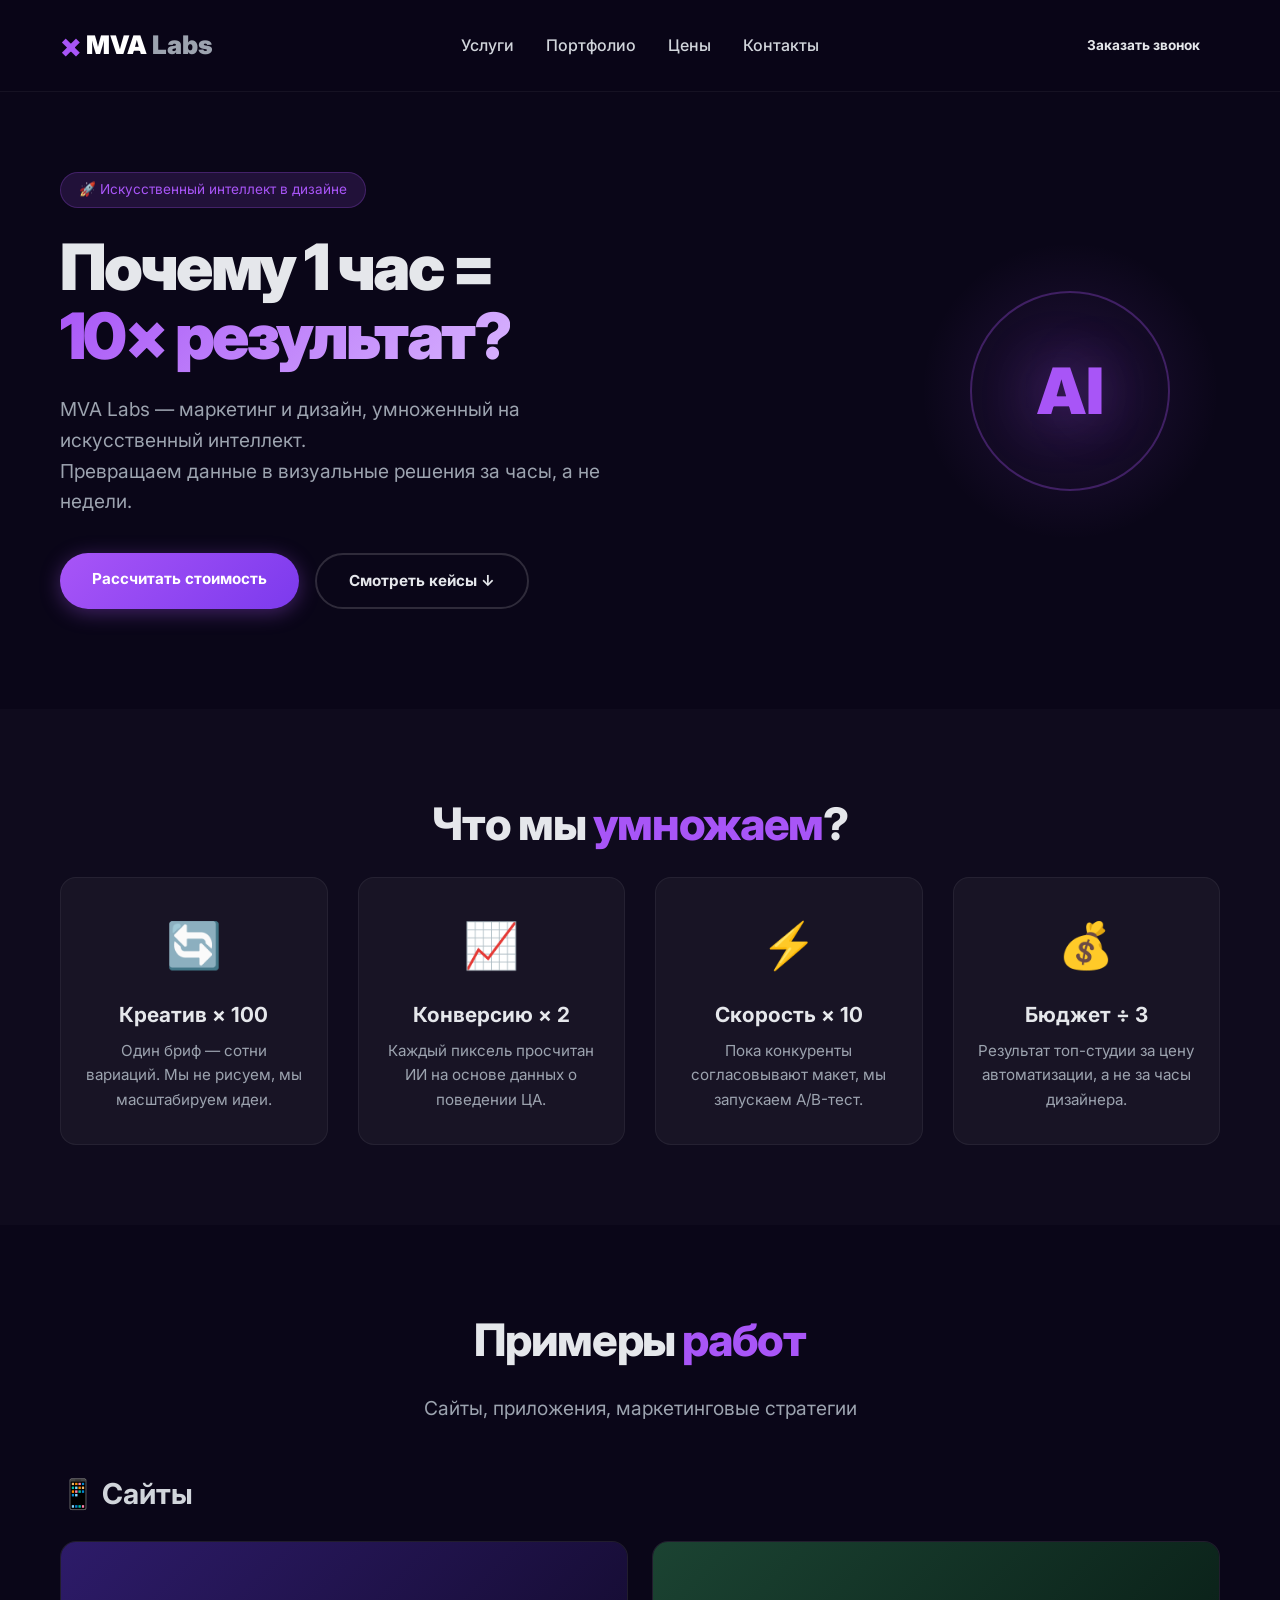
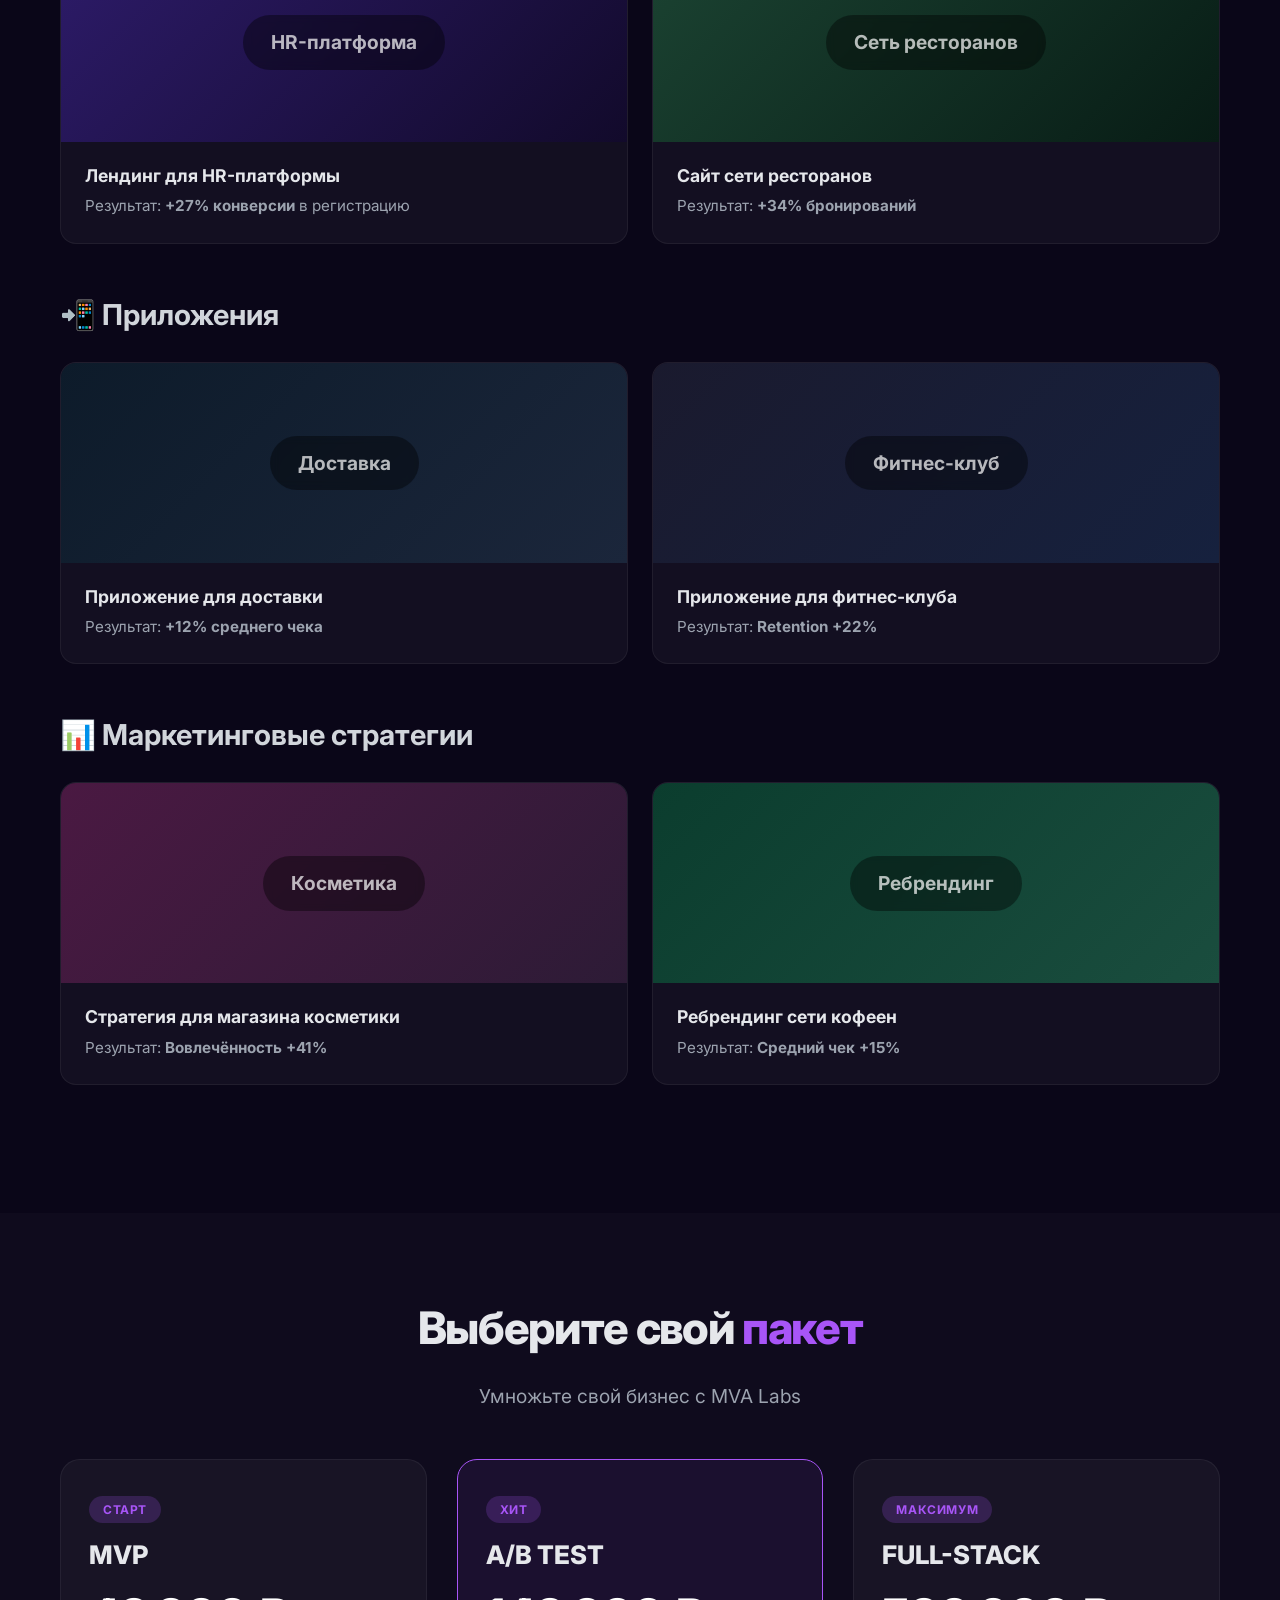
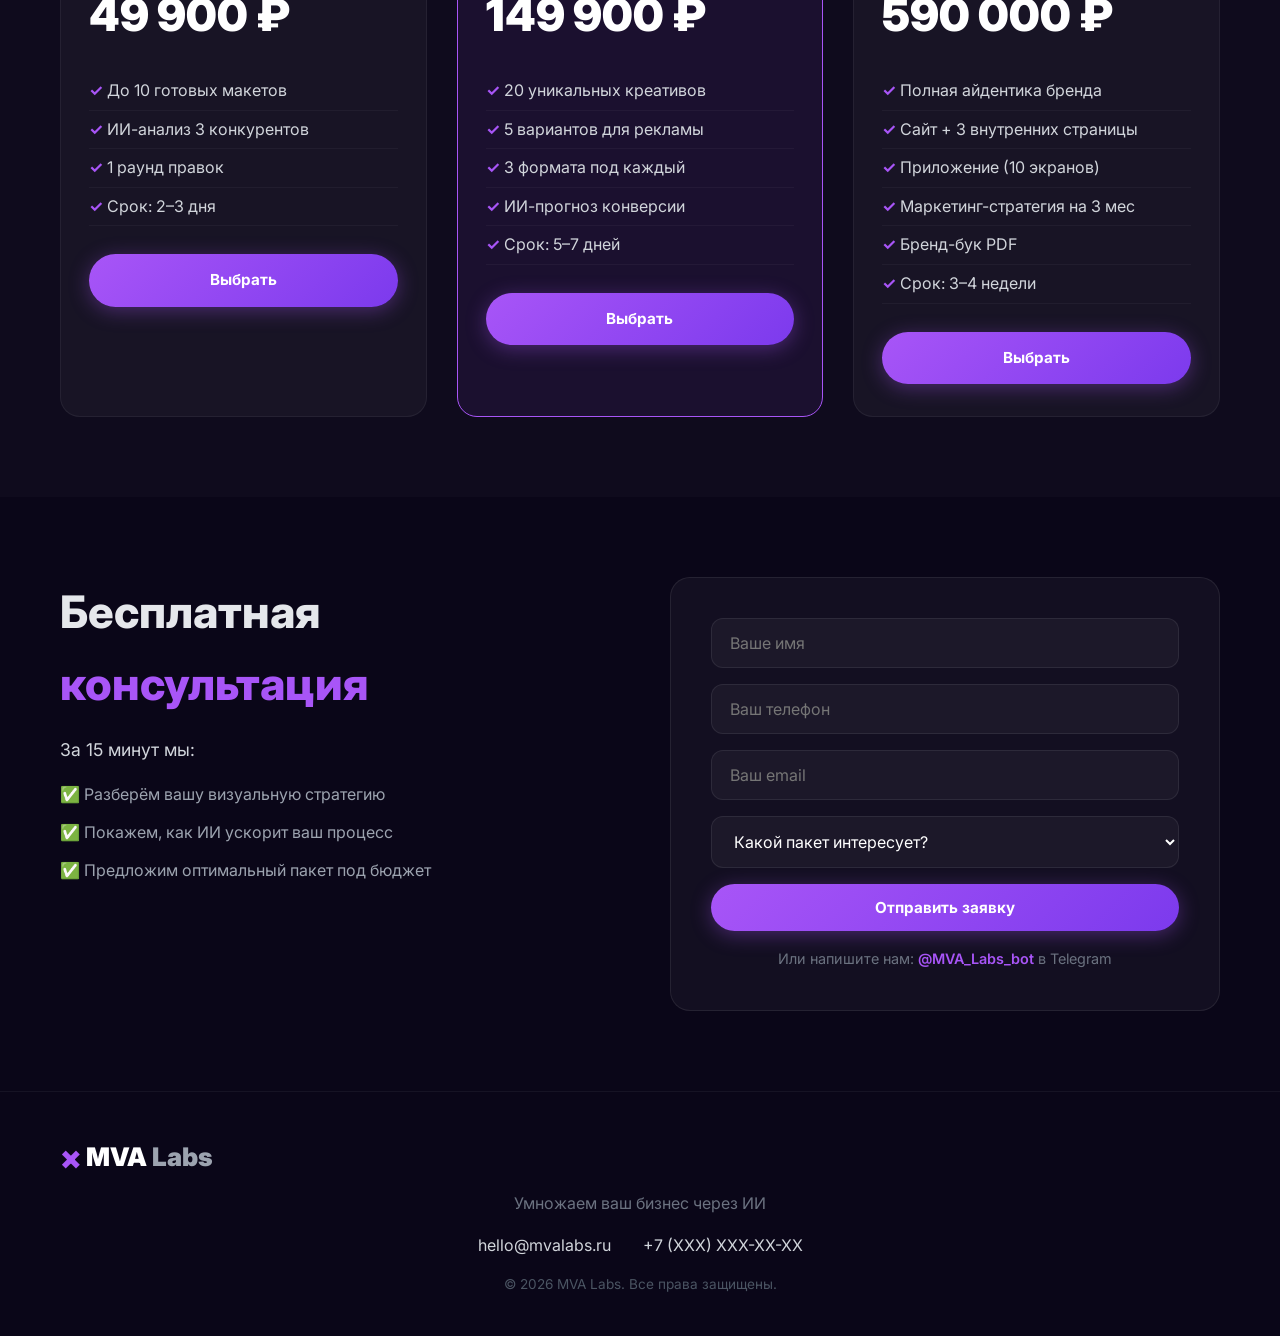
==== index.html @ 579a2abe "Initial landing" ====
<!DOCTYPE html>
<html lang="ru">
<head>
    <meta charset="UTF-8">
    <meta name="viewport" content="width=device-width, initial-scale=1.0">
    <title>MVA Labs — Multiply Your Value by AI</title>
    <link rel="stylesheet" href="style.css">
    <link href="https://fonts.googleapis.com/css2?family=Inter:wght@400;600;700;800;900&display=swap" rel="stylesheet">
</head>
<body>
    <!-- ========== ШАПКА ========== -->
    <header class="header">
        <div class="container header__inner">
            <div class="logo">
                <span class="logo__multiply">×</span>
                <span class="logo__text">MVA <span class="logo__labs">Labs</span></span>
            </div>
            <nav class="nav">
                <a href="#services">Услуги</a>
                <a href="#portfolio">Портфолио</a>
                <a href="#prices">Цены</a>
                <a href="#contacts">Контакты</a>
            </nav>
            <a href="#form" class="btn btn--small">Заказать звонок</a>
        </div>
    </header>

    <!-- ========== ГЛАВНЫЙ ЭКРАН ========== -->
    <section class="hero">
        <div class="container hero__inner">
            <div class="hero__content">
                <div class="hero__badge">🚀 Искусственный интеллект в дизайне</div>
                <h1 class="hero__title">
                    Почему 1 час = <br>
                    <span class="hero__highlight">10× результат?</span>
                </h1>
                <p class="hero__desc">
                    MVA Labs — маркетинг и дизайн, умноженный на искусственный интеллект. <br>
                    Превращаем данные в визуальные решения за часы, а не недели.
                </p>
                <div class="hero__buttons">
                    <a href="#form" class="btn btn--primary">Рассчитать стоимость</a>
                    <a href="#portfolio" class="btn btn--secondary">Смотреть кейсы ↓</a>
                </div>
            </div>
            <div class="hero__visual">
                <div class="hero__circle"></div>
                <div class="hero__ai-icon">AI</div>
            </div>
        </div>
    </section>

    <!-- ========== УТП ========== -->
    <section class="utp">
        <div class="container">
            <h2 class="section-title">Что мы <span class="highlight">умножаем</span>?</h2>
            <div class="utp__grid">
                <div class="utp__item">
                    <div class="utp__icon">🔄</div>
                    <h3>Креатив × 100</h3>
                    <p>Один бриф — сотни вариаций. Мы не рисуем, мы масштабируем идеи.</p>
                </div>
                <div class="utp__item">
                    <div class="utp__icon">📈</div>
                    <h3>Конверсию × 2</h3>
                    <p>Каждый пиксель просчитан ИИ на основе данных о поведении ЦА.</p>
                </div>
                <div class="utp__item">
                    <div class="utp__icon">⚡</div>
                    <h3>Скорость × 10</h3>
                    <p>Пока конкуренты согласовывают макет, мы запускаем A/B-тест.</p>
                </div>
                <div class="utp__item">
                    <div class="utp__icon">💰</div>
                    <h3>Бюджет ÷ 3</h3>
                    <p>Результат топ-студии за цену автоматизации, а не за часы дизайнера.</p>
                </div>
            </div>
        </div>
    </section>

    <!-- ========== ПОРТФОЛИО ========== -->
    <section class="portfolio" id="portfolio">
        <div class="container">
            <h2 class="section-title">Примеры <span class="highlight">работ</span></h2>
            <p class="section-subtitle">Сайты, приложения, маркетинговые стратегии</p>

            <!-- САЙТЫ -->
            <div class="portfolio__category">
                <h3 class="category-title">📱 Сайты</h3>
                <div class="portfolio__grid">
                    <div class="portfolio__card">
                        <div class="portfolio__image" style="background: linear-gradient(135deg, #2D1B69, #120A2B);">
                            <span class="portfolio__placeholder">HR-платформа</span>
                        </div>
                        <div class="portfolio__info">
                            <h4>Лендинг для HR-платформы</h4>
                            <p>Результат: <strong>+27% конверсии</strong> в регистрацию</p>
                        </div>
                    </div>
                    <div class="portfolio__card">
                        <div class="portfolio__image" style="background: linear-gradient(135deg, #1B4332, #081C15);">
                            <span class="portfolio__placeholder">Сеть ресторанов</span>
                        </div>
                        <div class="portfolio__info">
                            <h4>Сайт сети ресторанов</h4>
                            <p>Результат: <strong>+34% бронирований</strong></p>
                        </div>
                    </div>
                </div>
            </div>

            <!-- ПРИЛОЖЕНИЯ -->
            <div class="portfolio__category">
                <h3 class="category-title">📲 Приложения</h3>
                <div class="portfolio__grid">
                    <div class="portfolio__card">
                        <div class="portfolio__image" style="background: linear-gradient(135deg, #0D1B2A, #1B263B);">
                            <span class="portfolio__placeholder">Доставка</span>
                        </div>
                        <div class="portfolio__info">
                            <h4>Приложение для доставки</h4>
                            <p>Результат: <strong>+12% среднего чека</strong></p>
                        </div>
                    </div>
                    <div class="portfolio__card">
                        <div class="portfolio__image" style="background: linear-gradient(135deg, #1A1A2E, #16213E);">
                            <span class="portfolio__placeholder">Фитнес-клуб</span>
                        </div>
                        <div class="portfolio__info">
                            <h4>Приложение для фитнес-клуба</h4>
                            <p>Результат: <strong>Retention +22%</strong></p>
                        </div>
                    </div>
                </div>
            </div>

            <!-- СТРАТЕГИИ -->
            <div class="portfolio__category">
                <h3 class="category-title">📊 Маркетинговые стратегии</h3>
                <div class="portfolio__grid">
                    <div class="portfolio__card">
                        <div class="portfolio__image" style="background: linear-gradient(135deg, #4A1942, #2D1B36);">
                            <span class="portfolio__placeholder">Косметика</span>
                        </div>
                        <div class="portfolio__info">
                            <h4>Стратегия для магазина косметики</h4>
                            <p>Результат: <strong>Вовлечённость +41%</strong></p>
                        </div>
                    </div>
                    <div class="portfolio__card">
                        <div class="portfolio__image" style="background: linear-gradient(135deg, #0B3D2E, #1A4D3E);">
                            <span class="portfolio__placeholder">Ребрендинг</span>
                        </div>
                        <div class="portfolio__info">
                            <h4>Ребрендинг сети кофеен</h4>
                            <p>Результат: <strong>Средний чек +15%</strong></p>
                        </div>
                    </div>
                </div>
            </div>
        </div>
    </section>

    <!-- ========== ПАКЕТЫ ========== -->
    <section class="prices" id="prices">
        <div class="container">
            <h2 class="section-title">Выберите свой <span class="highlight">пакет</span></h2>
            <p class="section-subtitle">Умножьте свой бизнес с MVA Labs</p>
            <div class="prices__grid">
                <div class="price-card">
                    <div class="price-card__badge">Старт</div>
                    <h3>MVP</h3>
                    <div class="price-card__price">49 900 ₽</div>
                    <ul class="price-card__list">
                        <li>До 10 готовых макетов</li>
                        <li>ИИ-анализ 3 конкурентов</li>
                        <li>1 раунд правок</li>
                        <li>Срок: 2–3 дня</li>
                    </ul>
                    <a href="#form" class="btn btn--primary btn--full">Выбрать</a>
                </div>

                <div class="price-card price-card--popular">
                    <div class="price-card__badge">Хит</div>
                    <h3>A/B TEST</h3>
                    <div class="price-card__price">149 900 ₽</div>
                    <ul class="price-card__list">
                        <li>20 уникальных креативов</li>
                        <li>5 вариантов для рекламы</li>
                        <li>3 формата под каждый</li>
                        <li>ИИ-прогноз конверсии</li>
                        <li>Срок: 5–7 дней</li>
                    </ul>
                    <a href="#form" class="btn btn--primary btn--full">Выбрать</a>
                </div>

                <div class="price-card">
                    <div class="price-card__badge">Максимум</div>
                    <h3>FULL-STACK</h3>
                    <div class="price-card__price">590 000 ₽</div>
                    <ul class="price-card__list">
                        <li>Полная айдентика бренда</li>
                        <li>Сайт + 3 внутренних страницы</li>
                        <li>Приложение (10 экранов)</li>
                        <li>Маркетинг-стратегия на 3 мес</li>
                        <li>Бренд-бук PDF</li>
                        <li>Срок: 3–4 недели</li>
                    </ul>
                    <a href="#form" class="btn btn--primary btn--full">Выбрать</a>
                </div>
            </div>
        </div>
    </section>

    <!-- ========== ФОРМА ========== -->
    <section class="form-section" id="form">
        <div class="container">
            <div class="form-section__inner">
                <div class="form-section__info">
                    <h2>Бесплатная <span class="highlight">консультация</span></h2>
                    <p>За 15 минут мы:</p>
                    <ul>
                        <li>✅ Разберём вашу визуальную стратегию</li>
                        <li>✅ Покажем, как ИИ ускорит ваш процесс</li>
                        <li>✅ Предложим оптимальный пакет под бюджет</li>
                    </ul>
                </div>
                <form class="form" action="thanks.html" method="GET">
                    <input type="text" placeholder="Ваше имя" required>
                    <input type="tel" placeholder="Ваш телефон" required>
                    <input type="email" placeholder="Ваш email">
                    <select>
                        <option value="">Какой пакет интересует?</option>
                        <option>MVP — 49 900 ₽</option>
                        <option>A/B TEST — 149 900 ₽</option>
                        <option>FULL-STACK — 590 000 ₽</option>
                        <option>Нужна консультация</option>
                    </select>
                    <button type="submit" class="btn btn--primary btn--full">Отправить заявку</button>
                    <p class="form__note">Или напишите нам: <a href="#">@MVA_Labs_bot</a> в Telegram</p>
                </form>
            </div>
        </div>
    </section>

    <!-- ========== ПОДВАЛ ========== -->
    <footer class="footer">
        <div class="container footer__inner">
            <div class="logo">
                <span class="logo__multiply">×</span>
                <span class="logo__text">MVA <span class="logo__labs">Labs</span></span>
            </div>
            <p class="footer__slogan">Умножаем ваш бизнес через ИИ</p>
            <div class="footer__contacts">
                <a href="mailto:hello@mvalabs.ru">hello@mvalabs.ru</a>
                <a href="tel:+7XXXXXXXXXX">+7 (XXX) XXX-XX-XX</a>
            </div>
            <p class="footer__copy">© 2026 MVA Labs. Все права защищены.</p>
        </div>
    </footer>

    <script src="script.js"></script>
</body>
</html>
---- style.css ----
/* ===== RESET & BASE ===== */
* {
    margin: 0;
    padding: 0;
    box-sizing: border-box;
}

html {
    scroll-behavior: smooth;
}

body {
    font-family: 'Inter', -apple-system, BlinkMacSystemFont, sans-serif;
    background: #0A0618;
    color: #E5E7EB;
    line-height: 1.6;
}

.container {
    max-width: 1200px;
    margin: 0 auto;
    padding: 0 20px;
}

a {
    text-decoration: none;
    color: inherit;
}

.section-title {
    font-size: 2.8rem;
    font-weight: 800;
    text-align: center;
    margin-bottom: 16px;
    letter-spacing: -0.03em;
}

.section-subtitle {
    text-align: center;
    color: #9CA3AF;
    font-size: 1.2rem;
    margin-bottom: 48px;
}

.highlight {
    color: #A855F7;
}

/* ===== BUTTONS ===== */
.btn {
    display: inline-block;
    padding: 14px 32px;
    border-radius: 50px;
    font-weight: 700;
    font-size: 0.95rem;
    transition: all 0.3s ease;
    cursor: pointer;
    border: none;
    font-family: inherit;
}

.btn--primary {
    background: linear-gradient(135deg, #A855F7, #7C3AED);
    color: white;
    box-shadow: 0 4px 20px rgba(168, 85, 247, 0.35);
}

.btn--primary:hover {
    transform: translateY(-2px);
    box-shadow: 0 8px 35px rgba(168, 85, 247, 0.5);
}

.btn--secondary {
    background: transparent;
    color: #E5E7EB;
    border: 2px solid rgba(255, 255, 255, 0.15);
}

.btn--secondary:hover {
    border-color: #A855F7;
    background: rgba(168, 85, 247, 0.1);
}

.btn--small {
    padding: 10px 20px;
    font-size: 0.85rem;
}

.btn--full {
    width: 100%;
    text-align: center;
}

/* ===== HEADER ===== */
.header {
    padding: 20px 0;
    border-bottom: 1px solid rgba(255, 255, 255, 0.05);
    position: sticky;
    top: 0;
    background: rgba(10, 6, 24, 0.92);
    backdrop-filter: blur(12px);
    z-index: 1000;
}

.header__inner {
    display: flex;
    justify-content: space-between;
    align-items: center;
}

.logo {
    display: flex;
    align-items: center;
    gap: 4px;
    font-size: 1.6rem;
    font-weight: 900;
}

.logo__multiply {
    color: #A855F7;
    font-size: 2rem;
    font-weight: 900;
}

.logo__text {
    color: white;
}

.logo__labs {
    color: #9CA3AF;
}

.nav {
    display: flex;
    gap: 32px;
    font-weight: 500;
    color: #D1D5DB;
}

.nav a:hover {
    color: #A855F7;
    transition: 0.2s;
}

/* ===== HERO ===== */
.hero {
    padding: 80px 0 100px;
    position: relative;
    overflow: hidden;
}

.hero__inner {
    display: flex;
    align-items: center;
    justify-content: space-between;
    gap: 60px;
}

.hero__content {
    flex: 1;
}

.hero__badge {
    display: inline-block;
    background: rgba(168, 85, 247, 0.15);
    border: 1px solid rgba(168, 85, 247, 0.25);
    padding: 6px 18px;
    border-radius: 50px;
    font-size: 0.85rem;
    color: #A855F7;
    margin-bottom: 24px;
}

.hero__title {
    font-size: 4rem;
    font-weight: 900;
    line-height: 1.08;
    letter-spacing: -0.04em;
    margin-bottom: 24px;
}

.hero__highlight {
    background: linear-gradient(135deg, #A855F7, #D8B4FE);
    -webkit-background-clip: text;
    -webkit-text-fill-color: transparent;
}

.hero__desc {
    font-size: 1.2rem;
    color: #9CA3AF;
    margin-bottom: 36px;
    max-width: 560px;
}

.hero__buttons {
    display: flex;
    gap: 16px;
    flex-wrap: wrap;
}

.hero__visual {
    flex: 0 0 300px;
    height: 300px;
    background: radial-gradient(circle at center, rgba(168, 85, 247, 0.15), transparent 70%);
    border-radius: 50%;
    display: flex;
    align-items: center;
    justify-content: center;
    position: relative;
}

.hero__circle {
    width: 200px;
    height: 200px;
    border: 2px solid rgba(168, 85, 247, 0.3);
    border-radius: 50%;
    animation: pulse 3s ease-in-out infinite;
}

.hero__ai-icon {
    position: absolute;
    font-size: 4rem;
    font-weight: 900;
    color: #A855F7;
    text-shadow: 0 0 60px rgba(168, 85, 247, 0.4);
}

@keyframes pulse {
    0%, 100% { transform: scale(1); opacity: 0.5; }
    50% { transform: scale(1.3); opacity: 0.1; }
}

/* ===== UTP ===== */
.utp {
    padding: 80px 0;
    background: rgba(255, 255, 255, 0.02);
}

.utp__grid {
    display: grid;
    grid-template-columns: repeat(4, 1fr);
    gap: 30px;
}

.utp__item {
    background: rgba(255, 255, 255, 0.04);
    padding: 32px 24px;
    border-radius: 16px;
    border: 1px solid rgba(255, 255, 255, 0.06);
    text-align: center;
    transition: 0.3s;
}

.utp__item:hover {
    border-color: #A855F7;
    transform: translateY(-4px);
}

.utp__icon {
    font-size: 2.8rem;
    margin-bottom: 16px;
}

.utp__item h3 {
    font-size: 1.3rem;
    margin-bottom: 8px;
}

.utp__item p {
    color: #9CA3AF;
    font-size: 0.95rem;
}

/* ===== PORTFOLIO ===== */
.portfolio {
    padding: 80px 0;
}

.portfolio__category {
    margin-bottom: 48px;
}

.category-title {
    font-size: 1.8rem;
    font-weight: 700;
    margin-bottom: 24px;
    color: #D1D5DB;
}

.portfolio__grid {
    display: grid;
    grid-template-columns: repeat(2, 1fr);
    gap: 24px;
}

.portfolio__card {
    background: rgba(255, 255, 255, 0.04);
    border-radius: 16px;
    overflow: hidden;
    border: 1px solid rgba(255, 255, 255, 0.06);
    transition: 0.3s;
}

.portfolio__card:hover {
    border-color: #A855F7;
    transform: translateY(-4px);
}

.portfolio__image {
    height: 200px;
    display: flex;
    align-items: center;
    justify-content: center;
    font-weight: 700;
    font-size: 1.2rem;
    color: rgba(255,255,255,0.7);
}

.portfolio__placeholder {
    background: rgba(0,0,0,0.4);
    padding: 12px 28px;
    border-radius: 50px;
    backdrop-filter: blur(4px);
}

.portfolio__info {
    padding: 20px 24px 24px;
}

.portfolio__info h4 {
    font-size: 1.1rem;
    margin-bottom: 4px;
}

.portfolio__info p {
    color: #9CA3AF;
    font-size: 0.95rem;
}

/* ===== PRICES ===== */
.prices {
    padding: 80px 0;
    background: rgba(255, 255, 255, 0.02);
}

.prices__grid {
    display: grid;
    grid-template-columns: repeat(3, 1fr);
    gap: 30px;
}

.price-card {
    background: rgba(255, 255, 255, 0.04);
    border-radius: 20px;
    padding: 36px 28px 32px;
    border: 1px solid rgba(255, 255, 255, 0.06);
    transition: 0.3s;
    position: relative;
}

.price-card:hover {
    border-color: #A855F7;
    transform: translateY(-6px);
}

.price-card--popular {
    border-color: #A855F7;
    background: rgba(168, 85, 247, 0.08);
}

.price-card__badge {
    display: inline-block;
    background: rgba(168, 85, 247, 0.2);
    color: #A855F7;
    padding: 4px 14px;
    border-radius: 50px;
    font-size: 0.75rem;
    font-weight: 700;
    text-transform: uppercase;
    letter-spacing: 0.05em;
    margin-bottom: 12px;
}

.price-card h3 {
    font-size: 1.6rem;
    font-weight: 800;
    margin-bottom: 4px;
}

.price-card__price {
    font-size: 2.8rem;
    font-weight: 900;
    color: white;
    margin-bottom: 20px;
}

.price-card__list {
    list-style: none;
    margin-bottom: 28px;
}

.price-card__list li {
    padding: 6px 0;
    color: #D1D5DB;
    border-bottom: 1px solid rgba(255,255,255,0.04);
}

.price-card__list li::before {
    content: "✓ ";
    color: #A855F7;
    font-weight: 700;
}

/* ===== FORM ===== */
.form-section {
    padding: 80px 0;
}

.form-section__inner {
    display: grid;
    grid-template-columns: 1fr 1fr;
    gap: 60px;
    align-items: start;
}

.form-section__info h2 {
    font-size: 2.8rem;
    font-weight: 800;
    margin-bottom: 16px;
}

.form-section__info p {
    font-size: 1.1rem;
    color: #D1D5DB;
    margin-bottom: 12px;
}

.form-section__info ul {
    list-style: none;
}

.form-section__info ul li {
    padding: 6px 0;
    color: #9CA3AF;
}

.form {
    background: rgba(255, 255, 255, 0.04);
    border: 1px solid rgba(255, 255, 255, 0.08);
    padding: 40px;
    border-radius: 20px;
}

.form input,
.form select {
    width: 100%;
    padding: 14px 18px;
    margin-bottom: 16px;
    border-radius: 12px;
    border: 1px solid rgba(255, 255, 255, 0.08);
    background: rgba(255, 255, 255, 0.04);
    color: white;
    font-size: 1rem;
    font-family: inherit;
    transition: 0.2s;
}

.form input:focus,
.form select:focus {
    outline: none;
    border-color: #A855F7;
}

.form select option {
    background: #0A0618;
}

.form__note {
    text-align: center;
    margin-top: 16px;
    color: #6B7280;
    font-size: 0.9rem;
}

.form__note a {
    color: #A855F7;
    font-weight: 600;
}

/* ===== FOOTER ===== */
.footer {
    padding: 40px 0;
    border-top: 1px solid rgba(255, 255, 255, 0.05);
    text-align: center;
}

.footer__slogan {
    color: #6B7280;
    margin: 8px 0 16px;
}

.footer__contacts {
    display: flex;
    justify-content: center;
    gap: 32px;
    margin-bottom: 16px;
}

.footer__contacts a {
    color: #D1D5DB;
    transition: 0.2s;
}

.footer__contacts a:hover {
    color: #A855F7;
}

.footer__copy {
    color: #4B5563;
    font-size: 0.85rem;
}

/* ===== RESPONSIVE ===== */
@media (max-width: 1024px) {
    .utp__grid { grid-template-columns: repeat(2, 1fr); }
    .prices__grid { grid-template-columns: 1fr 1fr; }
}

@media (max-width: 768px) {
    .header__inner { flex-wrap: wrap; gap: 16px; }
    .nav { display: none; }
    .hero__inner { flex-direction: column; text-align: center; }
    .hero__title { font-size: 2.8rem; }
    .hero__desc { margin: 0 auto 32px; }
    .hero__buttons { justify-content: center; }
    .hero__visual { flex: 0 0 200px; height: 200px; }
    .portfolio__grid { grid-template-columns: 1fr; }
    .prices__grid { grid-template-columns: 1fr; }
    .form-section__inner { grid-template-columns: 1fr; }
    .section-title { font-size: 2.2rem; }
    .utp__grid { grid-template-columns: 1fr 1fr; }
    .footer__contacts { flex-direction: column; gap: 8px; }
}

@media (max-width: 480px) {
    .utp__grid { grid-template-columns: 1fr; }
    .price-card { padding: 24px 18px; }
    .form { padding: 24px; }
}
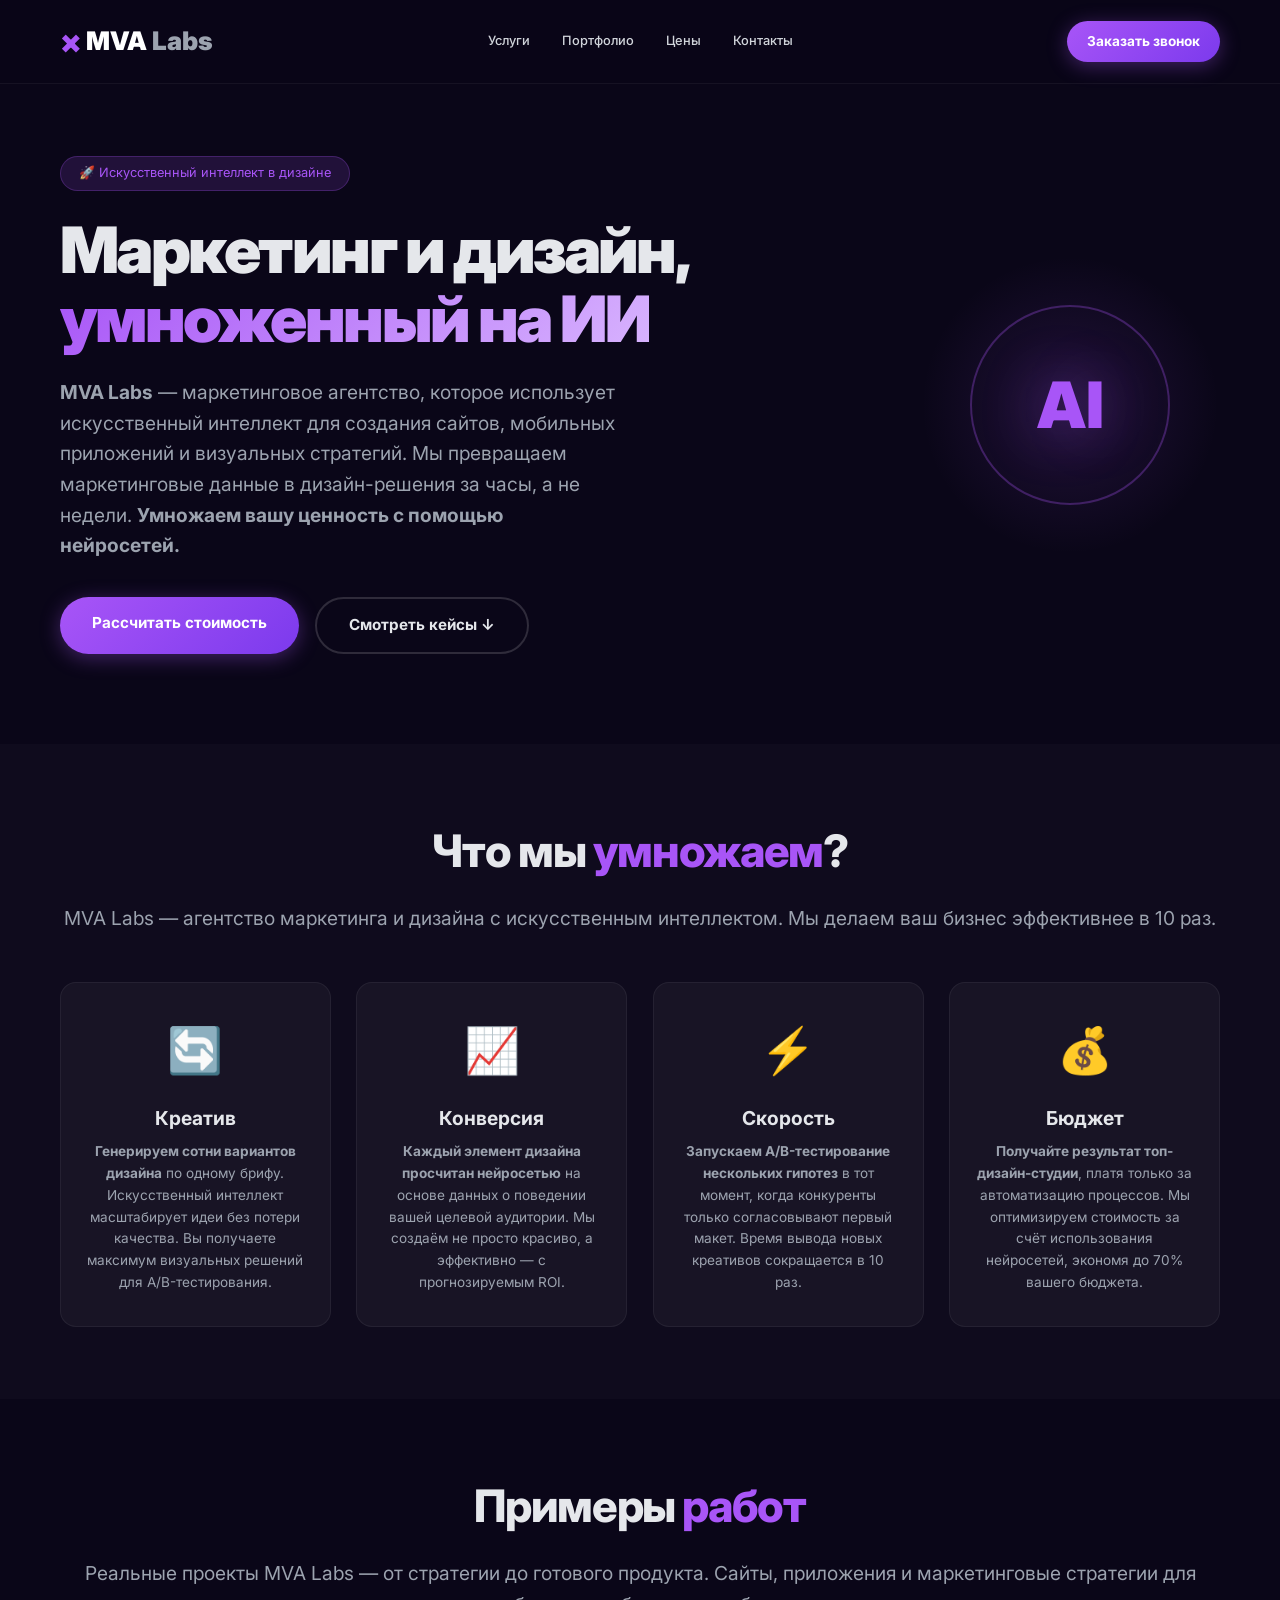
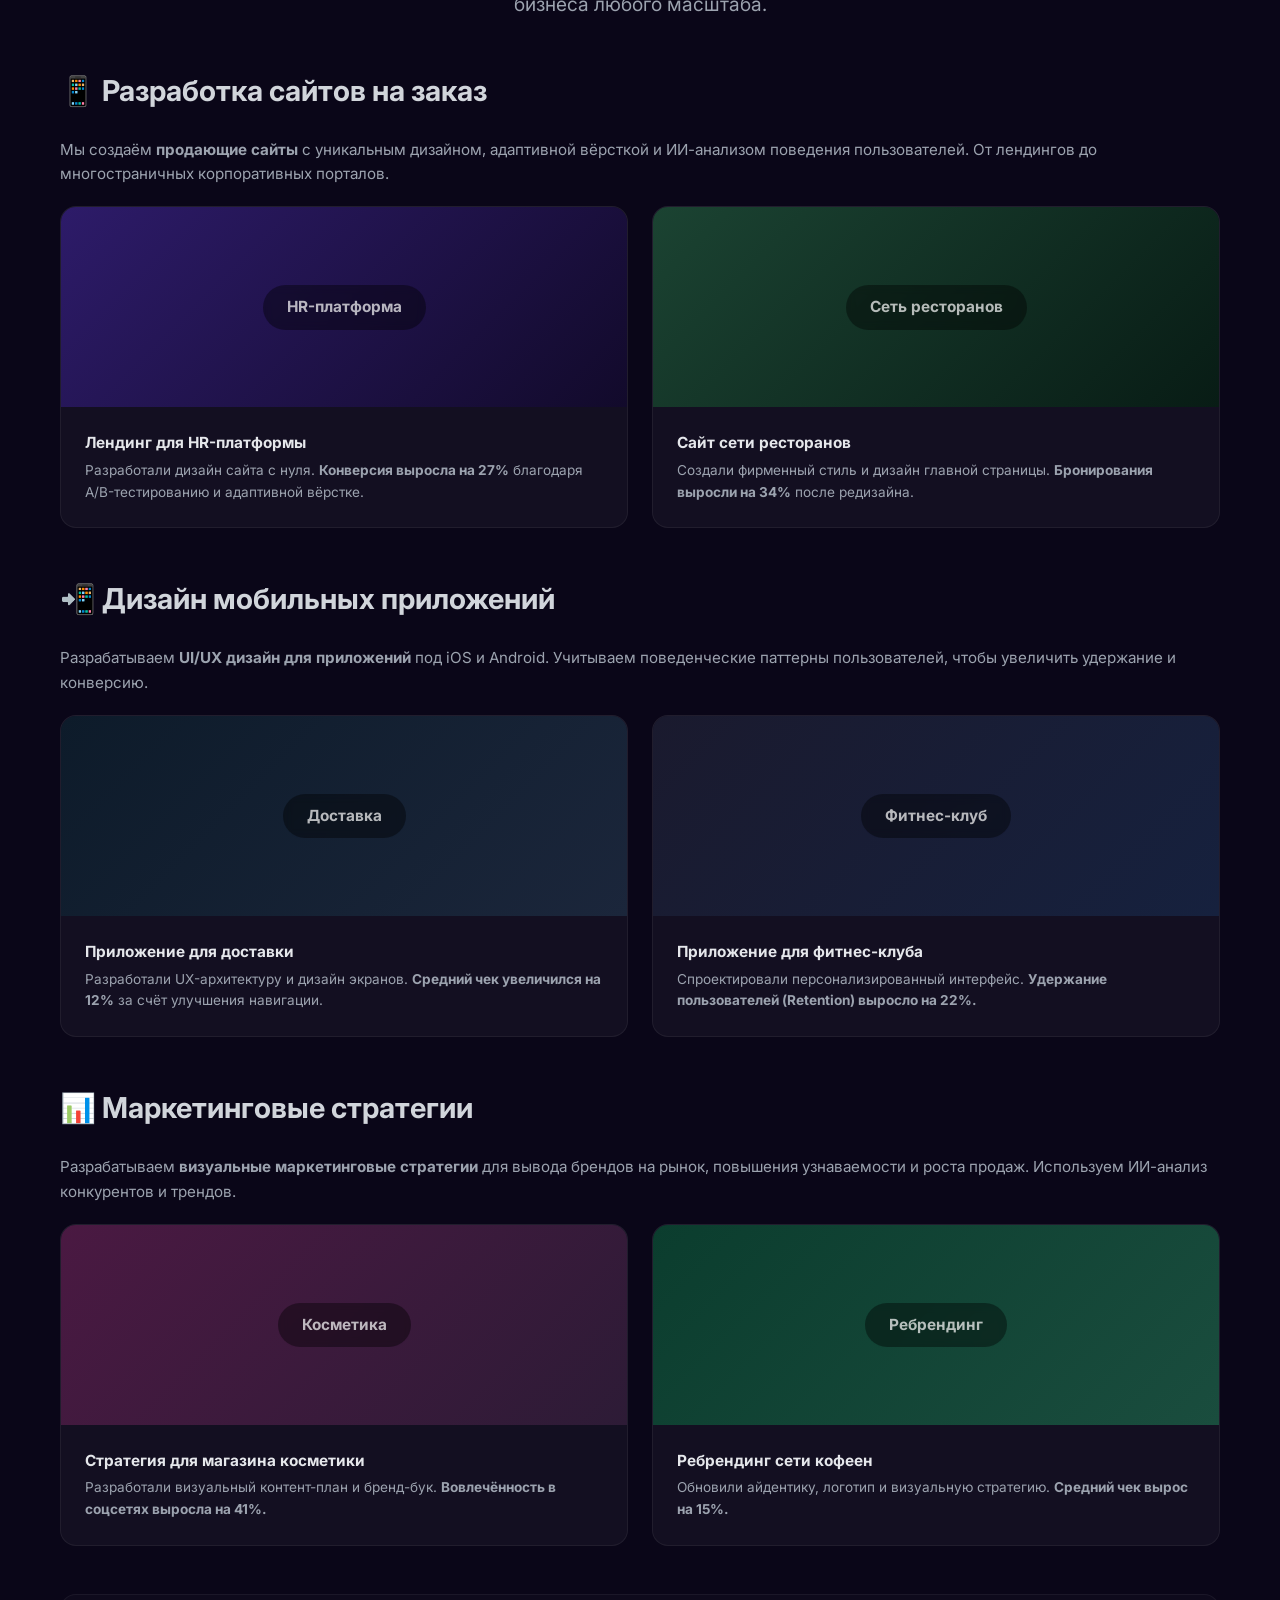
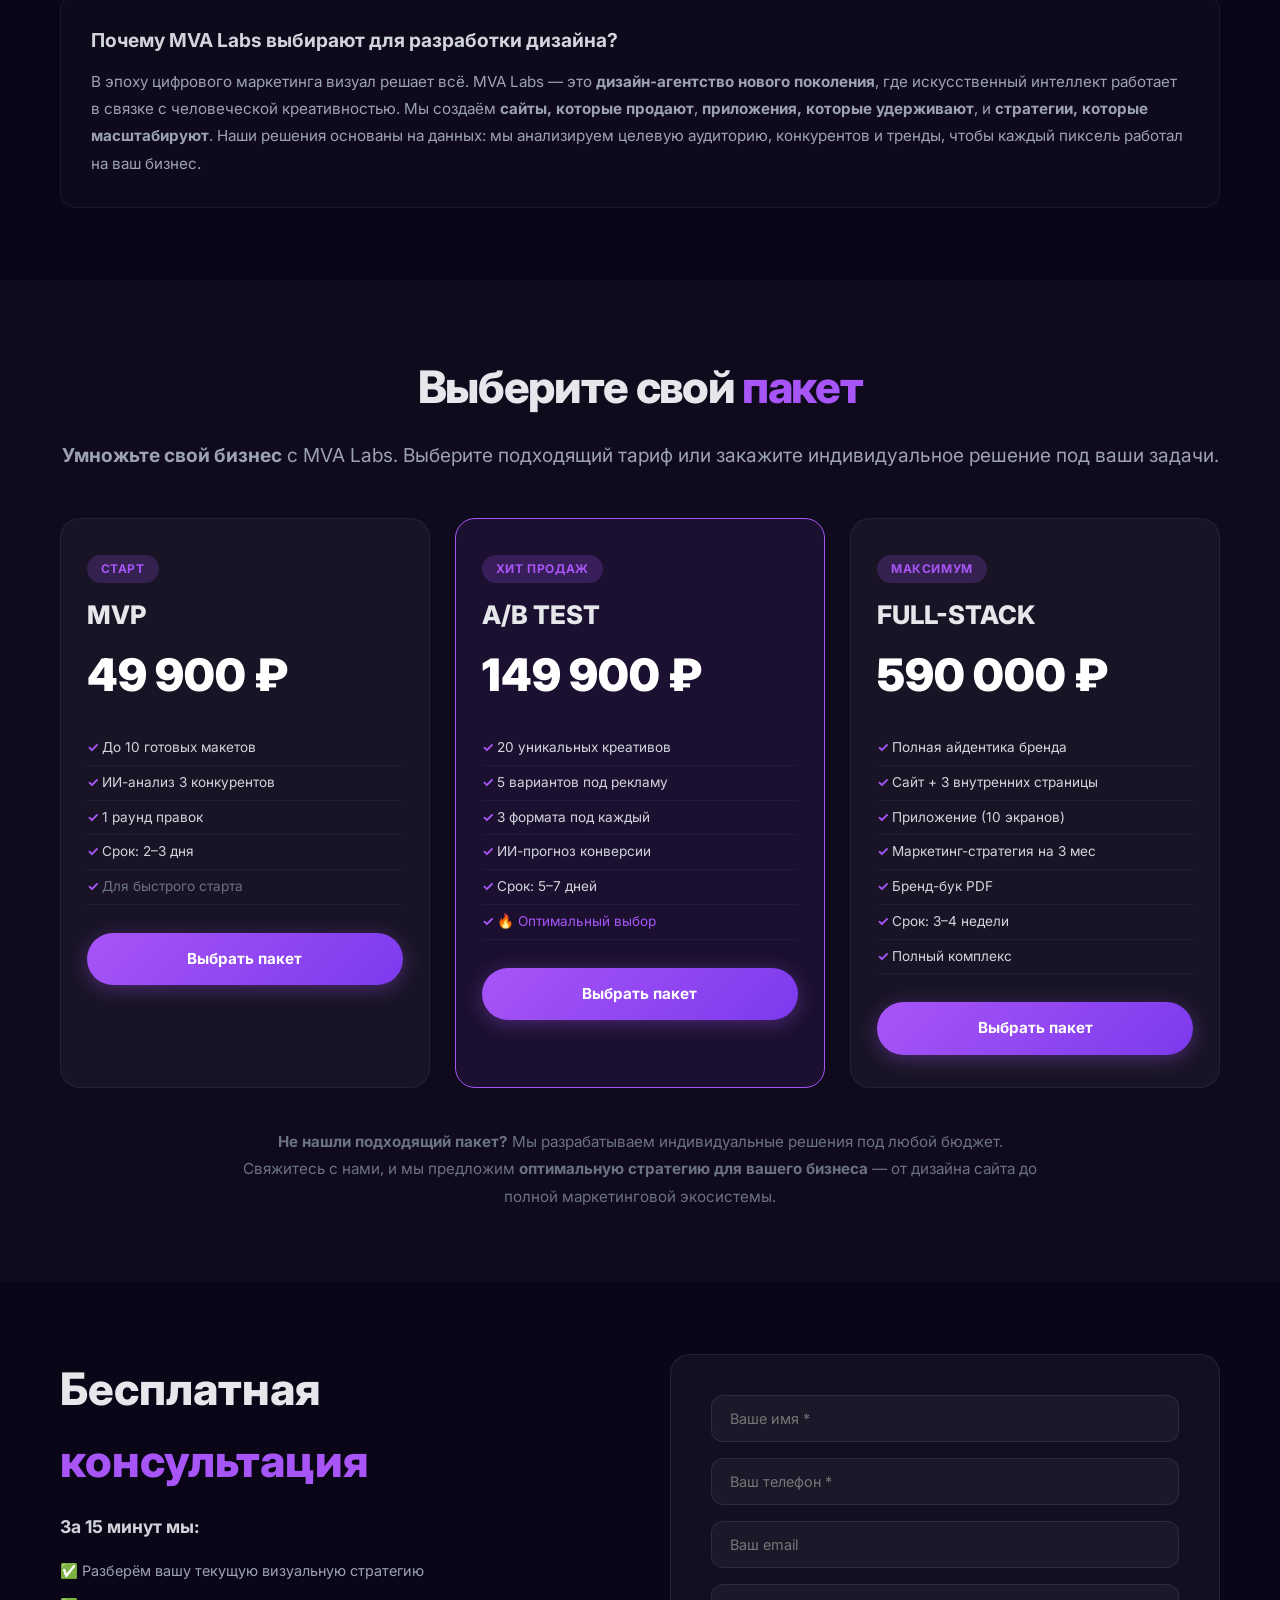
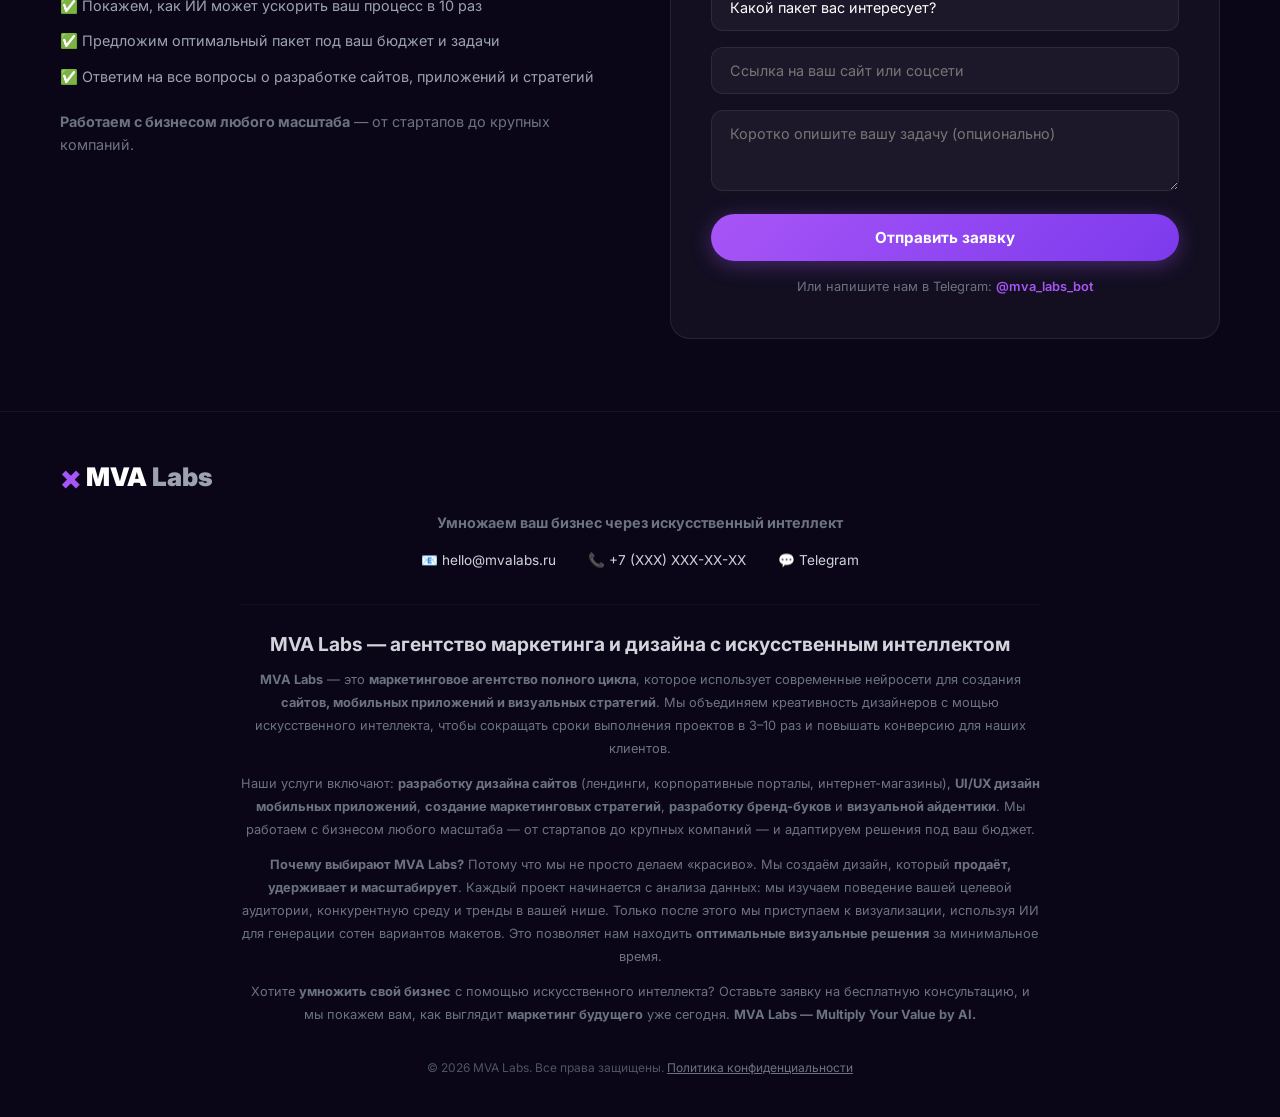
==== commit bd94c10d: "Update landing, add robots.txt and sitemap.xml" ====
--- a/index.html
+++ b/index.html
@@ -3,91 +3,204 @@
 <head>
     <meta charset="UTF-8">
     <meta name="viewport" content="width=device-width, initial-scale=1.0">
-    <title>MVA Labs — Multiply Your Value by AI</title>
+    
+    <!-- ===== ОСНОВНЫЕ SEO-МЕТА ТЕГИ ===== -->
+    <title>MVA Labs — Маркетинг и дизайн с ИИ. Умножаем ваш бизнес</title>
+    <meta name="description" content="MVA Labs: маркетинговое агентство полного цикла с использованием искусственного интеллекта. Создаём сайты, мобильные приложения и визуальные стратегии. Умножаем конверсию, креатив и скорость. Бесплатная консультация.">
+    <meta name="keywords" content="маркетинг с ии, дизайн с ии, создание сайтов на заказ, дизайн мобильных приложений, маркетинговая стратегия, нейросети в дизайне, разработка бренда, визуальная айдентика, MVA Labs, агентство маркетинга, дизайн сайтов, ui ux дизайн, контекстная реклама, таргетинг">
+    <link rel="canonical" href="https://mvalabs.ru/">
+    
+    <!-- ===== OPEN GRAPH (для соцсетей) ===== -->
+    <meta property="og:title" content="MVA Labs — Маркетинг и дизайн с искусственным интеллектом">
+    <meta property="og:description" content="Создаём сайты, приложения и маркетинговые стратегии, умноженные на ИИ. Конверсия ×2, скорость ×10. Закажите консультацию.">
+    <meta property="og:image" content="https://mvalabs.ru/images/og-image.jpg">
+    <meta property="og:url" content="https://mvalabs.ru/">
+    <meta property="og:type" content="website">
+    <meta property="og:site_name" content="MVA Labs">
+    <meta property="og:locale" content="ru_RU">
+    
+    <!-- ===== TWITTER CARDS ===== -->
+    <meta name="twitter:card" content="summary_large_image">
+    <meta name="twitter:title" content="MVA Labs — Маркетинг и дизайн с ИИ">
+    <meta name="twitter:description" content="Умножаем ваш бизнес через искусственный интеллект. Сайты, приложения, стратегии.">
+    <meta name="twitter:image" content="https://mvalabs.ru/images/og-image.jpg">
+    
+    <!-- ===== ДОПОЛНИТЕЛЬНЫЕ SEO ===== -->
+    <meta name="robots" content="index, follow">
+    <meta name="revisit-after" content="7 days">
+    <meta name="language" content="Russian">
+    <meta name="author" content="MVA Labs">
+    <meta name="copyright" content="MVA Labs">
+    <meta name="geo.region" content="RU">
+    
+    <!-- ===== ТЕХНИЧЕСКИЕ МЕТА-ТЕГИ ===== -->
+    <meta http-equiv="X-UA-Compatible" content="IE=edge">
+    <meta name="theme-color" content="#0A0618">
+    <link rel="icon" type="image/png" href="images/favicon.png">
+    
     <link rel="stylesheet" href="style.css">
     <link href="https://fonts.googleapis.com/css2?family=Inter:wght@400;600;700;800;900&display=swap" rel="stylesheet">
+    
+    <!-- Микроразметка Schema.org для поисковых систем -->
+    <script type="application/ld+json">
+    {
+        "@context": "https://schema.org",
+        "@type": "ProfessionalService",
+        "name": "MVA Labs",
+        "description": "Агентство маркетинга и дизайна с использованием искусственного интеллекта. Создаём сайты, приложения и маркетинговые стратегии.",
+        "url": "https://mvalabs.ru/",
+        "telephone": "+7-XXX-XXX-XX-XX",
+        "email": "hello@mvalabs.ru",
+        "address": {
+            "@type": "PostalAddress",
+            "addressCountry": "RU"
+        },
+        "priceRange": "₽₽",
+        "openingHours": "Mo-Fr 10:00-19:00"
+    }
+    </script>
 </head>
 <body>
-    <!-- ========== ШАПКА ========== -->
-    <header class="header">
+    
+    <!-- ========================================== -->
+    <!-- ====== ШАПКА (HEADER) ====== -->
+    <!-- ========================================== -->
+    <header class="header" role="banner">
         <div class="container header__inner">
-            <div class="logo">
-                <span class="logo__multiply">×</span>
+            <div class="logo" itemscope itemtype="https://schema.org/Organization">
+                <span class="logo__multiply" aria-hidden="true">×</span>
                 <span class="logo__text">MVA <span class="logo__labs">Labs</span></span>
-            </div>
-            <nav class="nav">
+                <meta itemprop="name" content="MVA Labs">
+                <meta itemprop="url" content="https://mvalabs.ru/">
+            </div>
+            
+            <button class="burger" aria-label="Открыть меню" aria-expanded="false">
+                <span></span>
+                <span></span>
+                <span></span>
+            </button>
+            
+            <nav class="nav" role="navigation" aria-label="Основное меню">
                 <a href="#services">Услуги</a>
                 <a href="#portfolio">Портфолио</a>
                 <a href="#prices">Цены</a>
                 <a href="#contacts">Контакты</a>
             </nav>
-            <a href="#form" class="btn btn--small">Заказать звонок</a>
+            
+            <a href="#form" class="btn btn--small btn--primary">Заказать звонок</a>
         </div>
     </header>
-
-    <!-- ========== ГЛАВНЫЙ ЭКРАН ========== -->
-    <section class="hero">
+    
+    <!-- ========================================== -->
+    <!-- ====== ГЛАВНЫЙ ЭКРАН (HERO) ====== -->
+    <!-- ========================================== -->
+    <section class="hero" id="hero">
         <div class="container hero__inner">
             <div class="hero__content">
                 <div class="hero__badge">🚀 Искусственный интеллект в дизайне</div>
+                
                 <h1 class="hero__title">
-                    Почему 1 час = <br>
-                    <span class="hero__highlight">10× результат?</span>
+                    Маркетинг и дизайн,<br>
+                    <span class="hero__highlight">умноженный на ИИ</span>
                 </h1>
+                
                 <p class="hero__desc">
-                    MVA Labs — маркетинг и дизайн, умноженный на искусственный интеллект. <br>
-                    Превращаем данные в визуальные решения за часы, а не недели.
-                </p>
+                    <strong>MVA Labs</strong> — маркетинговое агентство, которое использует искусственный интеллект для создания сайтов, 
+                    мобильных приложений и визуальных стратегий. Мы превращаем маркетинговые данные в дизайн-решения 
+                    за часы, а не недели. <strong>Умножаем вашу ценность с помощью нейросетей.</strong>
+                </p>
+                
                 <div class="hero__buttons">
                     <a href="#form" class="btn btn--primary">Рассчитать стоимость</a>
                     <a href="#portfolio" class="btn btn--secondary">Смотреть кейсы ↓</a>
                 </div>
             </div>
-            <div class="hero__visual">
+            
+            <div class="hero__visual" aria-hidden="true">
                 <div class="hero__circle"></div>
                 <div class="hero__ai-icon">AI</div>
             </div>
         </div>
     </section>
-
-    <!-- ========== УТП ========== -->
-    <section class="utp">
+    
+    <!-- ========================================== -->
+    <!-- ====== БЛОК УТП (ЧТО МЫ УМНОЖАЕМ) ====== -->
+    <!-- ========================================== -->
+    <section class="utp" id="services" aria-labelledby="utp-title">
         <div class="container">
-            <h2 class="section-title">Что мы <span class="highlight">умножаем</span>?</h2>
+            <h2 class="section-title" id="utp-title">
+                Что мы <span class="highlight">умножаем</span>?
+            </h2>
+            <p class="section-subtitle">
+                MVA Labs — агентство маркетинга и дизайна с искусственным интеллектом. 
+                Мы делаем ваш бизнес эффективнее в 10 раз.
+            </p>
+            
             <div class="utp__grid">
                 <div class="utp__item">
-                    <div class="utp__icon">🔄</div>
-                    <h3>Креатив × 100</h3>
-                    <p>Один бриф — сотни вариаций. Мы не рисуем, мы масштабируем идеи.</p>
-                </div>
+                    <div class="utp__icon" aria-hidden="true">🔄</div>
+                    <h3>Креатив</h3>
+                    <p>
+                        <strong>Генерируем сотни вариантов дизайна</strong> по одному брифу. 
+                        Искусственный интеллект масштабирует идеи без потери качества. 
+                        Вы получаете максимум визуальных решений для A/B-тестирования.
+                    </p>
+                </div>
+                
                 <div class="utp__item">
-                    <div class="utp__icon">📈</div>
-                    <h3>Конверсию × 2</h3>
-                    <p>Каждый пиксель просчитан ИИ на основе данных о поведении ЦА.</p>
-                </div>
+                    <div class="utp__icon" aria-hidden="true">📈</div>
+                    <h3>Конверсия</h3>
+                    <p>
+                        <strong>Каждый элемент дизайна просчитан нейросетью</strong> на основе 
+                        данных о поведении вашей целевой аудитории. Мы создаём не просто 
+                        красиво, а эффективно — с прогнозируемым ROI.
+                    </p>
+                </div>
+                
                 <div class="utp__item">
-                    <div class="utp__icon">⚡</div>
-                    <h3>Скорость × 10</h3>
-                    <p>Пока конкуренты согласовывают макет, мы запускаем A/B-тест.</p>
-                </div>
+                    <div class="utp__icon" aria-hidden="true">⚡</div>
+                    <h3>Скорость</h3>
+                    <p>
+                        <strong>Запускаем A/B-тестирование нескольких гипотез</strong> в тот момент, 
+                        когда конкуренты только согласовывают первый макет. 
+                        Время вывода новых креативов сокращается в 10 раз.
+                    </p>
+                </div>
+                
                 <div class="utp__item">
-                    <div class="utp__icon">💰</div>
-                    <h3>Бюджет ÷ 3</h3>
-                    <p>Результат топ-студии за цену автоматизации, а не за часы дизайнера.</p>
+                    <div class="utp__icon" aria-hidden="true">💰</div>
+                    <h3>Бюджет</h3>
+                    <p>
+                        <strong>Получайте результат топ-дизайн-студии</strong>, платя только за 
+                        автоматизацию процессов. Мы оптимизируем стоимость за счёт 
+                        использования нейросетей, экономя до 70% вашего бюджета.
+                    </p>
                 </div>
             </div>
         </div>
     </section>
-
-    <!-- ========== ПОРТФОЛИО ========== -->
-    <section class="portfolio" id="portfolio">
+    
+    <!-- ========================================== -->
+    <!-- ====== ПОРТФОЛИО ====== -->
+    <!-- ========================================== -->
+    <section class="portfolio" id="portfolio" aria-labelledby="portfolio-title">
         <div class="container">
-            <h2 class="section-title">Примеры <span class="highlight">работ</span></h2>
-            <p class="section-subtitle">Сайты, приложения, маркетинговые стратегии</p>
-
-            <!-- САЙТЫ -->
+            <h2 class="section-title" id="portfolio-title">
+                Примеры <span class="highlight">работ</span>
+            </h2>
+            <p class="section-subtitle">
+                Реальные проекты MVA Labs — от стратегии до готового продукта. 
+                Сайты, приложения и маркетинговые стратегии для бизнеса любого масштаба.
+            </p>
+            
+            <!-- ===== САЙТЫ ===== -->
             <div class="portfolio__category">
-                <h3 class="category-title">📱 Сайты</h3>
+                <h3 class="category-title">📱 Разработка сайтов на заказ</h3>
+                <p style="color: #9CA3AF; margin-bottom: 20px; font-size: 0.95rem;">
+                    Мы создаём <strong>продающие сайты</strong> с уникальным дизайном, адаптивной вёрсткой 
+                    и ИИ-анализом поведения пользователей. От лендингов до многостраничных корпоративных порталов.
+                </p>
+                
                 <div class="portfolio__grid">
                     <div class="portfolio__card">
                         <div class="portfolio__image" style="background: linear-gradient(135deg, #2D1B69, #120A2B);">
@@ -95,24 +208,30 @@
                         </div>
                         <div class="portfolio__info">
                             <h4>Лендинг для HR-платформы</h4>
-                            <p>Результат: <strong>+27% конверсии</strong> в регистрацию</p>
-                        </div>
-                    </div>
+                            <p>Разработали дизайн сайта с нуля. <strong>Конверсия выросла на 27%</strong> благодаря A/B-тестированию и адаптивной вёрстке.</p>
+                        </div>
+                    </div>
+                    
                     <div class="portfolio__card">
                         <div class="portfolio__image" style="background: linear-gradient(135deg, #1B4332, #081C15);">
                             <span class="portfolio__placeholder">Сеть ресторанов</span>
                         </div>
                         <div class="portfolio__info">
                             <h4>Сайт сети ресторанов</h4>
-                            <p>Результат: <strong>+34% бронирований</strong></p>
-                        </div>
-                    </div>
-                </div>
-            </div>
-
-            <!-- ПРИЛОЖЕНИЯ -->
+                            <p>Создали фирменный стиль и дизайн главной страницы. <strong>Бронирования выросли на 34%</strong> после редизайна.</p>
+                        </div>
+                    </div>
+                </div>
+            </div>
+            
+            <!-- ===== ПРИЛОЖЕНИЯ ===== -->
             <div class="portfolio__category">
-                <h3 class="category-title">📲 Приложения</h3>
+                <h3 class="category-title">📲 Дизайн мобильных приложений</h3>
+                <p style="color: #9CA3AF; margin-bottom: 20px; font-size: 0.95rem;">
+                    Разрабатываем <strong>UI/UX дизайн для приложений</strong> под iOS и Android. 
+                    Учитываем поведенческие паттерны пользователей, чтобы увеличить удержание и конверсию.
+                </p>
+                
                 <div class="portfolio__grid">
                     <div class="portfolio__card">
                         <div class="portfolio__image" style="background: linear-gradient(135deg, #0D1B2A, #1B263B);">
@@ -120,24 +239,30 @@
                         </div>
                         <div class="portfolio__info">
                             <h4>Приложение для доставки</h4>
-                            <p>Результат: <strong>+12% среднего чека</strong></p>
-                        </div>
-                    </div>
+                            <p>Разработали UX-архитектуру и дизайн экранов. <strong>Средний чек увеличился на 12%</strong> за счёт улучшения навигации.</p>
+                        </div>
+                    </div>
+                    
                     <div class="portfolio__card">
                         <div class="portfolio__image" style="background: linear-gradient(135deg, #1A1A2E, #16213E);">
                             <span class="portfolio__placeholder">Фитнес-клуб</span>
                         </div>
                         <div class="portfolio__info">
                             <h4>Приложение для фитнес-клуба</h4>
-                            <p>Результат: <strong>Retention +22%</strong></p>
-                        </div>
-                    </div>
-                </div>
-            </div>
-
-            <!-- СТРАТЕГИИ -->
+                            <p>Спроектировали персонализированный интерфейс. <strong>Удержание пользователей (Retention) выросло на 22%.</strong></p>
+                        </div>
+                    </div>
+                </div>
+            </div>
+            
+            <!-- ===== СТРАТЕГИИ ===== -->
             <div class="portfolio__category">
                 <h3 class="category-title">📊 Маркетинговые стратегии</h3>
+                <p style="color: #9CA3AF; margin-bottom: 20px; font-size: 0.95rem;">
+                    Разрабатываем <strong>визуальные маркетинговые стратегии</strong> для вывода брендов на рынок, 
+                    повышения узнаваемости и роста продаж. Используем ИИ-анализ конкурентов и трендов.
+                </p>
+                
                 <div class="portfolio__grid">
                     <div class="portfolio__card">
                         <div class="portfolio__image" style="background: linear-gradient(135deg, #4A1942, #2D1B36);">
@@ -145,29 +270,51 @@
                         </div>
                         <div class="portfolio__info">
                             <h4>Стратегия для магазина косметики</h4>
-                            <p>Результат: <strong>Вовлечённость +41%</strong></p>
-                        </div>
-                    </div>
+                            <p>Разработали визуальный контент-план и бренд-бук. <strong>Вовлечённость в соцсетях выросла на 41%.</strong></p>
+                        </div>
+                    </div>
+                    
                     <div class="portfolio__card">
                         <div class="portfolio__image" style="background: linear-gradient(135deg, #0B3D2E, #1A4D3E);">
                             <span class="portfolio__placeholder">Ребрендинг</span>
                         </div>
                         <div class="portfolio__info">
                             <h4>Ребрендинг сети кофеен</h4>
-                            <p>Результат: <strong>Средний чек +15%</strong></p>
-                        </div>
-                    </div>
-                </div>
+                            <p>Обновили айдентику, логотип и визуальную стратегию. <strong>Средний чек вырос на 15%.</strong></p>
+                        </div>
+                    </div>
+                </div>
+            </div>
+            
+            <!-- ===== ТЕКСТ ДЛЯ СЕО ПОСЛЕ ПОРТФОЛИО ===== -->
+            <div style="margin-top: 40px; padding: 30px; background: rgba(255,255,255,0.02); border-radius: 16px; border: 1px solid rgba(255,255,255,0.05);">
+                <h4 style="color: #D1D5DB; font-size: 1.2rem; margin-bottom: 12px;">Почему MVA Labs выбирают для разработки дизайна?</h4>
+                <p style="color: #9CA3AF; line-height: 1.8; font-size: 0.95rem;">
+                    В эпоху цифрового маркетинга визуал решает всё. MVA Labs — это <strong>дизайн-агентство нового поколения</strong>, 
+                    где искусственный интеллект работает в связке с человеческой креативностью. Мы создаём <strong>сайты, которые продают</strong>, 
+                    <strong>приложения, которые удерживают</strong>, и <strong>стратегии, которые масштабируют</strong>. 
+                    Наши решения основаны на данных: мы анализируем целевую аудиторию, конкурентов и тренды, 
+                    чтобы каждый пиксель работал на ваш бизнес.
+                </p>
             </div>
         </div>
     </section>
-
-    <!-- ========== ПАКЕТЫ ========== -->
-    <section class="prices" id="prices">
+    
+    <!-- ========================================== -->
+    <!-- ====== ПАКЕТЫ УСЛУГ ====== -->
+    <!-- ========================================== -->
+    <section class="prices" id="prices" aria-labelledby="prices-title">
         <div class="container">
-            <h2 class="section-title">Выберите свой <span class="highlight">пакет</span></h2>
-            <p class="section-subtitle">Умножьте свой бизнес с MVA Labs</p>
+            <h2 class="section-title" id="prices-title">
+                Выберите свой <span class="highlight">пакет</span>
+            </h2>
+            <p class="section-subtitle">
+                <strong>Умножьте свой бизнес</strong> с MVA Labs. Выберите подходящий тариф 
+                или закажите индивидуальное решение под ваши задачи.
+            </p>
+            
             <div class="prices__grid">
+                <!-- ===== MVP ===== -->
                 <div class="price-card">
                     <div class="price-card__badge">Старт</div>
                     <h3>MVP</h3>
@@ -177,24 +324,28 @@
                         <li>ИИ-анализ 3 конкурентов</li>
                         <li>1 раунд правок</li>
                         <li>Срок: 2–3 дня</li>
+                        <li style="color: #6B7280; font-size: 0.85rem;">Для быстрого старта</li>
                     </ul>
-                    <a href="#form" class="btn btn--primary btn--full">Выбрать</a>
-                </div>
-
+                    <a href="#form" class="btn btn--primary btn--full">Выбрать пакет</a>
+                </div>
+                
+                <!-- ===== A/B TEST ===== -->
                 <div class="price-card price-card--popular">
-                    <div class="price-card__badge">Хит</div>
+                    <div class="price-card__badge">Хит продаж</div>
                     <h3>A/B TEST</h3>
                     <div class="price-card__price">149 900 ₽</div>
                     <ul class="price-card__list">
                         <li>20 уникальных креативов</li>
-                        <li>5 вариантов для рекламы</li>
+                        <li>5 вариантов под рекламу</li>
                         <li>3 формата под каждый</li>
                         <li>ИИ-прогноз конверсии</li>
                         <li>Срок: 5–7 дней</li>
+                        <li style="color: #A855F7; font-size: 0.85rem;">🔥 Оптимальный выбор</li>
                     </ul>
-                    <a href="#form" class="btn btn--primary btn--full">Выбрать</a>
-                </div>
-
+                    <a href="#form" class="btn btn--primary btn--full">Выбрать пакет</a>
+                </div>
+                
+                <!-- ===== FULL-STACK ===== -->
                 <div class="price-card">
                     <div class="price-card__badge">Максимум</div>
                     <h3>FULL-STACK</h3>
@@ -206,60 +357,129 @@
                         <li>Маркетинг-стратегия на 3 мес</li>
                         <li>Бренд-бук PDF</li>
                         <li>Срок: 3–4 недели</li>
+                        <li style="color: #D1D5DB; font-size: 0.85rem;">Полный комплекс</li>
                     </ul>
-                    <a href="#form" class="btn btn--primary btn--full">Выбрать</a>
-                </div>
+                    <a href="#form" class="btn btn--primary btn--full">Выбрать пакет</a>
+                </div>
+            </div>
+            
+            <!-- ===== SEO-ТЕКСТ ПОД ЦЕНАМИ ===== -->
+            <div style="text-align: center; margin-top: 40px; max-width: 800px; margin-left: auto; margin-right: auto;">
+                <p style="color: #6B7280; font-size: 0.95rem; line-height: 1.8;">
+                    <strong>Не нашли подходящий пакет?</strong> Мы разрабатываем индивидуальные решения под любой бюджет. 
+                    Свяжитесь с нами, и мы предложим <strong>оптимальную стратегию для вашего бизнеса</strong> — 
+                    от дизайна сайта до полной маркетинговой экосистемы.
+                </p>
             </div>
         </div>
     </section>
-
-    <!-- ========== ФОРМА ========== -->
-    <section class="form-section" id="form">
+    
+    <!-- ========================================== -->
+    <!-- ====== ФОРМА СВЯЗИ ====== -->
+    <!-- ========================================== -->
+    <section class="form-section" id="form" aria-labelledby="form-title">
         <div class="container">
             <div class="form-section__inner">
                 <div class="form-section__info">
-                    <h2>Бесплатная <span class="highlight">консультация</span></h2>
-                    <p>За 15 минут мы:</p>
+                    <h2 id="form-title">Бесплатная <span class="highlight">консультация</span></h2>
+                    <p><strong>За 15 минут мы:</strong></p>
                     <ul>
-                        <li>✅ Разберём вашу визуальную стратегию</li>
-                        <li>✅ Покажем, как ИИ ускорит ваш процесс</li>
-                        <li>✅ Предложим оптимальный пакет под бюджет</li>
+                        <li>✅ Разберём вашу текущую визуальную стратегию</li>
+                        <li>✅ Покажем, как ИИ может ускорить ваш процесс в 10 раз</li>
+                        <li>✅ Предложим оптимальный пакет под ваш бюджет и задачи</li>
+                        <li>✅ Ответим на все вопросы о разработке сайтов, приложений и стратегий</li>
                     </ul>
-                </div>
-                <form class="form" action="thanks.html" method="GET">
-                    <input type="text" placeholder="Ваше имя" required>
-                    <input type="tel" placeholder="Ваш телефон" required>
-                    <input type="email" placeholder="Ваш email">
-                    <select>
-                        <option value="">Какой пакет интересует?</option>
-                        <option>MVP — 49 900 ₽</option>
-                        <option>A/B TEST — 149 900 ₽</option>
-                        <option>FULL-STACK — 590 000 ₽</option>
-                        <option>Нужна консультация</option>
+                    <p style="margin-top: 16px; color: #6B7280; font-size: 0.9rem;">
+                        <strong>Работаем с бизнесом любого масштаба</strong> — от стартапов до крупных компаний.
+                    </p>
+                </div>
+                
+                <form class="form" id="telegramForm" method="POST" action="bot.php">
+                    <input type="text" name="name" placeholder="Ваше имя *" required aria-required="true">
+                    <input type="tel" name="phone" placeholder="Ваш телефон *" required aria-required="true">
+                    <input type="email" name="email" placeholder="Ваш email" aria-label="Электронная почта">
+                    
+                    <select name="package" aria-label="Выберите пакет услуг">
+                        <option value="">Какой пакет вас интересует?</option>
+                        <option value="MVP — 49 900 ₽">MVP — 49 900 ₽</option>
+                        <option value="A/B TEST — 149 900 ₽">A/B TEST — 149 900 ₽</option>
+                        <option value="FULL-STACK — 590 000 ₽">FULL-STACK — 590 000 ₽</option>
+                        <option value="Индивидуальное решение">Индивидуальное решение</option>
+                        <option value="Нужна консультация">Нужна консультация</option>
                     </select>
-                    <button type="submit" class="btn btn--primary btn--full">Отправить заявку</button>
-                    <p class="form__note">Или напишите нам: <a href="#">@MVA_Labs_bot</a> в Telegram</p>
+                    
+                    <input type="text" name="site" placeholder="Ссылка на ваш сайт или соцсети">
+                    <textarea name="message" placeholder="Коротко опишите вашу задачу (опционально)" rows="3"></textarea>
+                    
+                    <button type="submit" class="btn btn--primary btn--full" id="submitBtn">Отправить заявку</button>
+                    <p class="form__note" id="formStatus"></p>
+                    <p class="form__note">
+                        Или напишите нам в Telegram: <a href="https://t.me/mva_labs_bot" target="_blank" rel="noopener noreferrer">@mva_labs_bot</a>
+                    </p>
                 </form>
             </div>
         </div>
     </section>
-
-    <!-- ========== ПОДВАЛ ========== -->
-    <footer class="footer">
+    
+    <!-- ========================================== -->
+    <!-- ====== ПОДВАЛ (FOOTER) ====== -->
+    <!-- ========================================== -->
+    <footer class="footer" id="contacts" role="contentinfo">
         <div class="container footer__inner">
             <div class="logo">
-                <span class="logo__multiply">×</span>
+                <span class="logo__multiply" aria-hidden="true">×</span>
                 <span class="logo__text">MVA <span class="logo__labs">Labs</span></span>
             </div>
-            <p class="footer__slogan">Умножаем ваш бизнес через ИИ</p>
+            
+            <p class="footer__slogan">
+                <strong>Умножаем ваш бизнес через искусственный интеллект</strong>
+            </p>
+            
             <div class="footer__contacts">
-                <a href="mailto:hello@mvalabs.ru">hello@mvalabs.ru</a>
-                <a href="tel:+7XXXXXXXXXX">+7 (XXX) XXX-XX-XX</a>
-            </div>
-            <p class="footer__copy">© 2026 MVA Labs. Все права защищены.</p>
+                <a href="mailto:hello@mvalabs.ru" aria-label="Написать на email">📧 hello@mvalabs.ru</a>
+                <a href="tel:+7XXXXXXXXXX" aria-label="Позвонить по телефону">📞 +7 (XXX) XXX-XX-XX</a>
+                <a href="https://t.me/mva_labs_bot" target="_blank" rel="noopener noreferrer" aria-label="Написать в Telegram">💬 Telegram</a>
+            </div>
+            
+            <!-- ===== БОЛЬШОЙ SEO-ТЕКСТ В ПОДВАЛЕ ===== -->
+            <div class="footer__seo">
+                <h3>MVA Labs — агентство маркетинга и дизайна с искусственным интеллектом</h3>
+                <p>
+                    <strong>MVA Labs</strong> — это <strong>маркетинговое агентство полного цикла</strong>, 
+                    которое использует современные нейросети для создания <strong>сайтов, мобильных приложений 
+                    и визуальных стратегий</strong>. Мы объединяем креативность дизайнеров с мощью искусственного 
+                    интеллекта, чтобы сокращать сроки выполнения проектов в 3–10 раз и повышать конверсию для 
+                    наших клиентов.
+                </p>
+                <p style="margin-top: 12px;">
+                    Наши услуги включают: <strong>разработку дизайна сайтов</strong> (лендинги, корпоративные порталы, 
+                    интернет-магазины), <strong>UI/UX дизайн мобильных приложений</strong>, <strong>создание 
+                    маркетинговых стратегий</strong>, <strong>разработку бренд-буков</strong> и 
+                    <strong>визуальной айдентики</strong>. Мы работаем с бизнесом любого масштаба — 
+                    от стартапов до крупных компаний — и адаптируем решения под ваш бюджет.
+                </p>
+                <p style="margin-top: 12px;">
+                    <strong>Почему выбирают MVA Labs?</strong> Потому что мы не просто делаем «красиво». 
+                    Мы создаём дизайн, который <strong>продаёт, удерживает и масштабирует</strong>. 
+                    Каждый проект начинается с анализа данных: мы изучаем поведение вашей целевой аудитории, 
+                    конкурентную среду и тренды в вашей нише. Только после этого мы приступаем к визуализации, 
+                    используя ИИ для генерации сотен вариантов макетов. Это позволяет нам находить 
+                    <strong>оптимальные визуальные решения</strong> за минимальное время.
+                </p>
+                <p style="margin-top: 12px;">
+                    Хотите <strong>умножить свой бизнес</strong> с помощью искусственного интеллекта? 
+                    Оставьте заявку на бесплатную консультацию, и мы покажем вам, как выглядит 
+                    <strong>маркетинг будущего</strong> уже сегодня. <strong>MVA Labs — Multiply Your Value by AI.</strong>
+                </p>
+            </div>
+            
+            <p class="footer__copy" style="margin-top: 32px;">
+                © 2026 MVA Labs. Все права защищены. 
+                <a href="#" style="color: #6B7280; text-decoration: underline;">Политика конфиденциальности</a>
+            </p>
         </div>
     </footer>
-
+    
     <script src="script.js"></script>
 </body>
 </html>
--- a/style.css
+++ b/style.css
@@ -14,6 +14,7 @@
     background: #0A0618;
     color: #E5E7EB;
     line-height: 1.6;
+    -webkit-font-smoothing: antialiased;
 }
 
 .container {
@@ -27,8 +28,13 @@
     color: inherit;
 }
 
+img {
+    max-width: 100%;
+    height: auto;
+}
+
 .section-title {
-    font-size: 2.8rem;
+    font-size: clamp(2rem, 5vw, 2.8rem);
     font-weight: 800;
     text-align: center;
     margin-bottom: 16px;
@@ -38,7 +44,7 @@
 .section-subtitle {
     text-align: center;
     color: #9CA3AF;
-    font-size: 1.2rem;
+    font-size: clamp(1rem, 2vw, 1.2rem);
     margin-bottom: 48px;
 }
 
@@ -52,11 +58,12 @@
     padding: 14px 32px;
     border-radius: 50px;
     font-weight: 700;
-    font-size: 0.95rem;
+    font-size: clamp(0.85rem, 1.2vw, 0.95rem);
     transition: all 0.3s ease;
     cursor: pointer;
     border: none;
     font-family: inherit;
+    text-align: center;
 }
 
 .btn--primary {
@@ -93,12 +100,13 @@
 
 /* ===== HEADER ===== */
 .header {
-    padding: 20px 0;
+    padding: 16px 0;
     border-bottom: 1px solid rgba(255, 255, 255, 0.05);
     position: sticky;
     top: 0;
     background: rgba(10, 6, 24, 0.92);
     backdrop-filter: blur(12px);
+    -webkit-backdrop-filter: blur(12px);
     z-index: 1000;
 }
 
@@ -106,19 +114,21 @@
     display: flex;
     justify-content: space-between;
     align-items: center;
+    flex-wrap: wrap;
+    gap: 12px;
 }
 
 .logo {
     display: flex;
     align-items: center;
     gap: 4px;
-    font-size: 1.6rem;
+    font-size: clamp(1.3rem, 3vw, 1.6rem);
     font-weight: 900;
 }
 
 .logo__multiply {
     color: #A855F7;
-    font-size: 2rem;
+    font-size: clamp(1.6rem, 3.5vw, 2rem);
     font-weight: 900;
 }
 
@@ -132,19 +142,58 @@
 
 .nav {
     display: flex;
-    gap: 32px;
+    gap: clamp(16px, 3vw, 32px);
     font-weight: 500;
     color: #D1D5DB;
+    font-size: clamp(0.8rem, 1vw, 0.95rem);
 }
 
 .nav a:hover {
     color: #A855F7;
     transition: 0.2s;
+}
+
+/* ===== МОБИЛЬНОЕ МЕНЮ (ГАМБУРГЕР) ===== */
+.burger {
+    display: none;
+    flex-direction: column;
+    gap: 5px;
+    cursor: pointer;
+    background: none;
+    border: none;
+    padding: 4px;
+}
+
+.burger span {
+    width: 28px;
+    height: 3px;
+    background: white;
+    border-radius: 3px;
+    transition: 0.3s;
+}
+
+.burger.active span:nth-child(1) {
+    transform: rotate(45deg) translate(6px, 6px);
+}
+.burger.active span:nth-child(2) {
+    opacity: 0;
+}
+.burger.active span:nth-child(3) {
+    transform: rotate(-45deg) translate(6px, -6px);
+}
+
+.nav.mobile-open {
+    display: flex;
+    flex-direction: column;
+    width: 100%;
+    gap: 12px;
+    padding: 16px 0 8px;
+    border-top: 1px solid rgba(255,255,255,0.06);
 }
 
 /* ===== HERO ===== */
 .hero {
-    padding: 80px 0 100px;
+    padding: clamp(40px, 8vh, 80px) 0 clamp(60px, 10vh, 100px);
     position: relative;
     overflow: hidden;
 }
@@ -153,7 +202,7 @@
     display: flex;
     align-items: center;
     justify-content: space-between;
-    gap: 60px;
+    gap: clamp(30px, 5vw, 60px);
 }
 
 .hero__content {
@@ -166,13 +215,13 @@
     border: 1px solid rgba(168, 85, 247, 0.25);
     padding: 6px 18px;
     border-radius: 50px;
-    font-size: 0.85rem;
+    font-size: clamp(0.75rem, 1vw, 0.85rem);
     color: #A855F7;
     margin-bottom: 24px;
 }
 
 .hero__title {
-    font-size: 4rem;
+    font-size: clamp(2rem, 6vw, 4rem);
     font-weight: 900;
     line-height: 1.08;
     letter-spacing: -0.04em;
@@ -183,10 +232,11 @@
     background: linear-gradient(135deg, #A855F7, #D8B4FE);
     -webkit-background-clip: text;
     -webkit-text-fill-color: transparent;
+    background-clip: text;
 }
 
 .hero__desc {
-    font-size: 1.2rem;
+    font-size: clamp(1rem, 1.5vw, 1.2rem);
     color: #9CA3AF;
     margin-bottom: 36px;
     max-width: 560px;
@@ -199,8 +249,8 @@
 }
 
 .hero__visual {
-    flex: 0 0 300px;
-    height: 300px;
+    flex: 0 0 clamp(150px, 25vw, 300px);
+    height: clamp(150px, 25vw, 300px);
     background: radial-gradient(circle at center, rgba(168, 85, 247, 0.15), transparent 70%);
     border-radius: 50%;
     display: flex;
@@ -210,8 +260,8 @@
 }
 
 .hero__circle {
-    width: 200px;
-    height: 200px;
+    width: clamp(120px, 18vw, 200px);
+    height: clamp(120px, 18vw, 200px);
     border: 2px solid rgba(168, 85, 247, 0.3);
     border-radius: 50%;
     animation: pulse 3s ease-in-out infinite;
@@ -219,7 +269,7 @@
 
 .hero__ai-icon {
     position: absolute;
-    font-size: 4rem;
+    font-size: clamp(2.5rem, 5vw, 4rem);
     font-weight: 900;
     color: #A855F7;
     text-shadow: 0 0 60px rgba(168, 85, 247, 0.4);
@@ -232,19 +282,19 @@
 
 /* ===== UTP ===== */
 .utp {
-    padding: 80px 0;
+    padding: clamp(40px, 8vh, 80px) 0;
     background: rgba(255, 255, 255, 0.02);
 }
 
 .utp__grid {
     display: grid;
     grid-template-columns: repeat(4, 1fr);
-    gap: 30px;
+    gap: clamp(16px, 2vw, 30px);
 }
 
 .utp__item {
     background: rgba(255, 255, 255, 0.04);
-    padding: 32px 24px;
+    padding: clamp(20px, 3vw, 32px) clamp(16px, 2vw, 24px);
     border-radius: 16px;
     border: 1px solid rgba(255, 255, 255, 0.06);
     text-align: center;
@@ -257,23 +307,23 @@
 }
 
 .utp__icon {
-    font-size: 2.8rem;
+    font-size: clamp(2rem, 4vw, 2.8rem);
     margin-bottom: 16px;
 }
 
 .utp__item h3 {
-    font-size: 1.3rem;
+    font-size: clamp(1.1rem, 1.5vw, 1.3rem);
     margin-bottom: 8px;
 }
 
 .utp__item p {
     color: #9CA3AF;
-    font-size: 0.95rem;
+    font-size: clamp(0.85rem, 1vw, 0.95rem);
 }
 
 /* ===== PORTFOLIO ===== */
 .portfolio {
-    padding: 80px 0;
+    padding: clamp(40px, 8vh, 80px) 0;
 }
 
 .portfolio__category {
@@ -281,7 +331,7 @@
 }
 
 .category-title {
-    font-size: 1.8rem;
+    font-size: clamp(1.4rem, 2.5vw, 1.8rem);
     font-weight: 700;
     margin-bottom: 24px;
     color: #D1D5DB;
@@ -290,7 +340,7 @@
 .portfolio__grid {
     display: grid;
     grid-template-columns: repeat(2, 1fr);
-    gap: 24px;
+    gap: clamp(16px, 2vw, 24px);
 }
 
 .portfolio__card {
@@ -307,52 +357,53 @@
 }
 
 .portfolio__image {
-    height: 200px;
+    height: clamp(140px, 20vw, 200px);
     display: flex;
     align-items: center;
     justify-content: center;
     font-weight: 700;
-    font-size: 1.2rem;
+    font-size: clamp(0.9rem, 1.2vw, 1.2rem);
     color: rgba(255,255,255,0.7);
 }
 
 .portfolio__placeholder {
     background: rgba(0,0,0,0.4);
-    padding: 12px 28px;
+    padding: 10px 24px;
     border-radius: 50px;
     backdrop-filter: blur(4px);
+    -webkit-backdrop-filter: blur(4px);
 }
 
 .portfolio__info {
-    padding: 20px 24px 24px;
+    padding: clamp(16px, 2vw, 24px);
 }
 
 .portfolio__info h4 {
-    font-size: 1.1rem;
+    font-size: clamp(0.95rem, 1.2vw, 1.1rem);
     margin-bottom: 4px;
 }
 
 .portfolio__info p {
     color: #9CA3AF;
-    font-size: 0.95rem;
+    font-size: clamp(0.85rem, 1vw, 0.95rem);
 }
 
 /* ===== PRICES ===== */
 .prices {
-    padding: 80px 0;
+    padding: clamp(40px, 8vh, 80px) 0;
     background: rgba(255, 255, 255, 0.02);
 }
 
 .prices__grid {
     display: grid;
     grid-template-columns: repeat(3, 1fr);
-    gap: 30px;
+    gap: clamp(16px, 2vw, 30px);
 }
 
 .price-card {
     background: rgba(255, 255, 255, 0.04);
     border-radius: 20px;
-    padding: 36px 28px 32px;
+    padding: clamp(24px, 3vw, 36px) clamp(18px, 2vw, 28px) clamp(24px, 3vw, 32px);
     border: 1px solid rgba(255, 255, 255, 0.06);
     transition: 0.3s;
     position: relative;
@@ -382,13 +433,13 @@
 }
 
 .price-card h3 {
-    font-size: 1.6rem;
+    font-size: clamp(1.3rem, 2vw, 1.6rem);
     font-weight: 800;
     margin-bottom: 4px;
 }
 
 .price-card__price {
-    font-size: 2.8rem;
+    font-size: clamp(2rem, 4vw, 2.8rem);
     font-weight: 900;
     color: white;
     margin-bottom: 20px;
@@ -403,6 +454,7 @@
     padding: 6px 0;
     color: #D1D5DB;
     border-bottom: 1px solid rgba(255,255,255,0.04);
+    font-size: clamp(0.85rem, 1vw, 0.95rem);
 }
 
 .price-card__list li::before {
@@ -413,24 +465,24 @@
 
 /* ===== FORM ===== */
 .form-section {
-    padding: 80px 0;
+    padding: clamp(40px, 8vh, 80px) 0;
 }
 
 .form-section__inner {
     display: grid;
     grid-template-columns: 1fr 1fr;
-    gap: 60px;
+    gap: clamp(30px, 5vw, 60px);
     align-items: start;
 }
 
 .form-section__info h2 {
-    font-size: 2.8rem;
+    font-size: clamp(2rem, 5vw, 2.8rem);
     font-weight: 800;
     margin-bottom: 16px;
 }
 
 .form-section__info p {
-    font-size: 1.1rem;
+    font-size: clamp(1rem, 1.5vw, 1.1rem);
     color: #D1D5DB;
     margin-bottom: 12px;
 }
@@ -442,17 +494,19 @@
 .form-section__info ul li {
     padding: 6px 0;
     color: #9CA3AF;
+    font-size: clamp(0.9rem, 1vw, 1rem);
 }
 
 .form {
     background: rgba(255, 255, 255, 0.04);
     border: 1px solid rgba(255, 255, 255, 0.08);
-    padding: 40px;
+    padding: clamp(24px, 4vw, 40px);
     border-radius: 20px;
 }
 
 .form input,
-.form select {
+.form select,
+.form textarea {
     width: 100%;
     padding: 14px 18px;
     margin-bottom: 16px;
@@ -460,13 +514,21 @@
     border: 1px solid rgba(255, 255, 255, 0.08);
     background: rgba(255, 255, 255, 0.04);
     color: white;
-    font-size: 1rem;
+    font-size: clamp(0.9rem, 1vw, 1rem);
     font-family: inherit;
     transition: 0.2s;
+    -webkit-appearance: none;
+    appearance: none;
+}
+
+.form textarea {
+    resize: vertical;
+    min-height: 80px;
 }
 
 .form input:focus,
-.form select:focus {
+.form select:focus,
+.form textarea:focus {
     outline: none;
     border-color: #A855F7;
 }
@@ -479,11 +541,16 @@
     text-align: center;
     margin-top: 16px;
     color: #6B7280;
-    font-size: 0.9rem;
+    font-size: clamp(0.8rem, 0.9vw, 0.9rem);
 }
 
 .form__note a {
     color: #A855F7;
+    font-weight: 600;
+}
+
+#formStatus {
+    margin-top: 12px;
     font-weight: 600;
 }
 
@@ -497,18 +564,21 @@
 .footer__slogan {
     color: #6B7280;
     margin: 8px 0 16px;
+    font-size: clamp(0.9rem, 1vw, 1rem);
 }
 
 .footer__contacts {
     display: flex;
     justify-content: center;
-    gap: 32px;
+    gap: clamp(16px, 3vw, 32px);
     margin-bottom: 16px;
+    flex-wrap: wrap;
 }
 
 .footer__contacts a {
     color: #D1D5DB;
     transition: 0.2s;
+    font-size: clamp(0.85rem, 1vw, 0.95rem);
 }
 
 .footer__contacts a:hover {
@@ -517,33 +587,45 @@
 
 .footer__copy {
     color: #4B5563;
-    font-size: 0.85rem;
-}
-
-/* ===== RESPONSIVE ===== */
+    font-size: clamp(0.75rem, 0.8vw, 0.85rem);
+}
+
+.footer__seo {
+    margin-top: 32px;
+    padding-top: 24px;
+    border-top: 1px solid rgba(255,255,255,0.04);
+    max-width: 800px;
+    margin-left: auto;
+    margin-right: auto;
+}
+
+.footer__seo h3 {
+    font-size: clamp(1rem, 1.5vw, 1.2rem);
+    color: #D1D5DB;
+    margin-bottom: 8px;
+}
+
+.footer__seo p {
+    color: #6B7280;
+    font-size: clamp(0.8rem, 0.9vw, 0.9rem);
+    line-height: 1.8;
+}
+
+/* ============================================
+   ===== АДАПТИВ ДЛЯ МОБИЛЬНЫХ (ПЛАНШЕТЫ) =====
+   ============================================ */
 @media (max-width: 1024px) {
-    .utp__grid { grid-template-columns: repeat(2, 1fr); }
-    .prices__grid { grid-template-columns: 1fr 1fr; }
-}
-
+    .utp__grid {
+        grid-template-columns: repeat(2, 1fr);
+    }
+    .prices__grid {
+        grid-template-columns: 1fr 1fr;
+    }
+}
+
+/* ===== МОБИЛЬНЫЕ (ТЕЛЕФОНЫ) ===== */
 @media (max-width: 768px) {
-    .header__inner { flex-wrap: wrap; gap: 16px; }
-    .nav { display: none; }
-    .hero__inner { flex-direction: column; text-align: center; }
-    .hero__title { font-size: 2.8rem; }
-    .hero__desc { margin: 0 auto 32px; }
-    .hero__buttons { justify-content: center; }
-    .hero__visual { flex: 0 0 200px; height: 200px; }
-    .portfolio__grid { grid-template-columns: 1fr; }
-    .prices__grid { grid-template-columns: 1fr; }
-    .form-section__inner { grid-template-columns: 1fr; }
-    .section-title { font-size: 2.2rem; }
-    .utp__grid { grid-template-columns: 1fr 1fr; }
-    .footer__contacts { flex-direction: column; gap: 8px; }
-}
-
-@media (max-width: 480px) {
-    .utp__grid { grid-template-columns: 1fr; }
-    .price-card { padding: 24px 18px; }
-    .form { padding: 24px; }
-}+    /* Меню-гамбургер */
+    .nav {
+        display: none;
+        order:
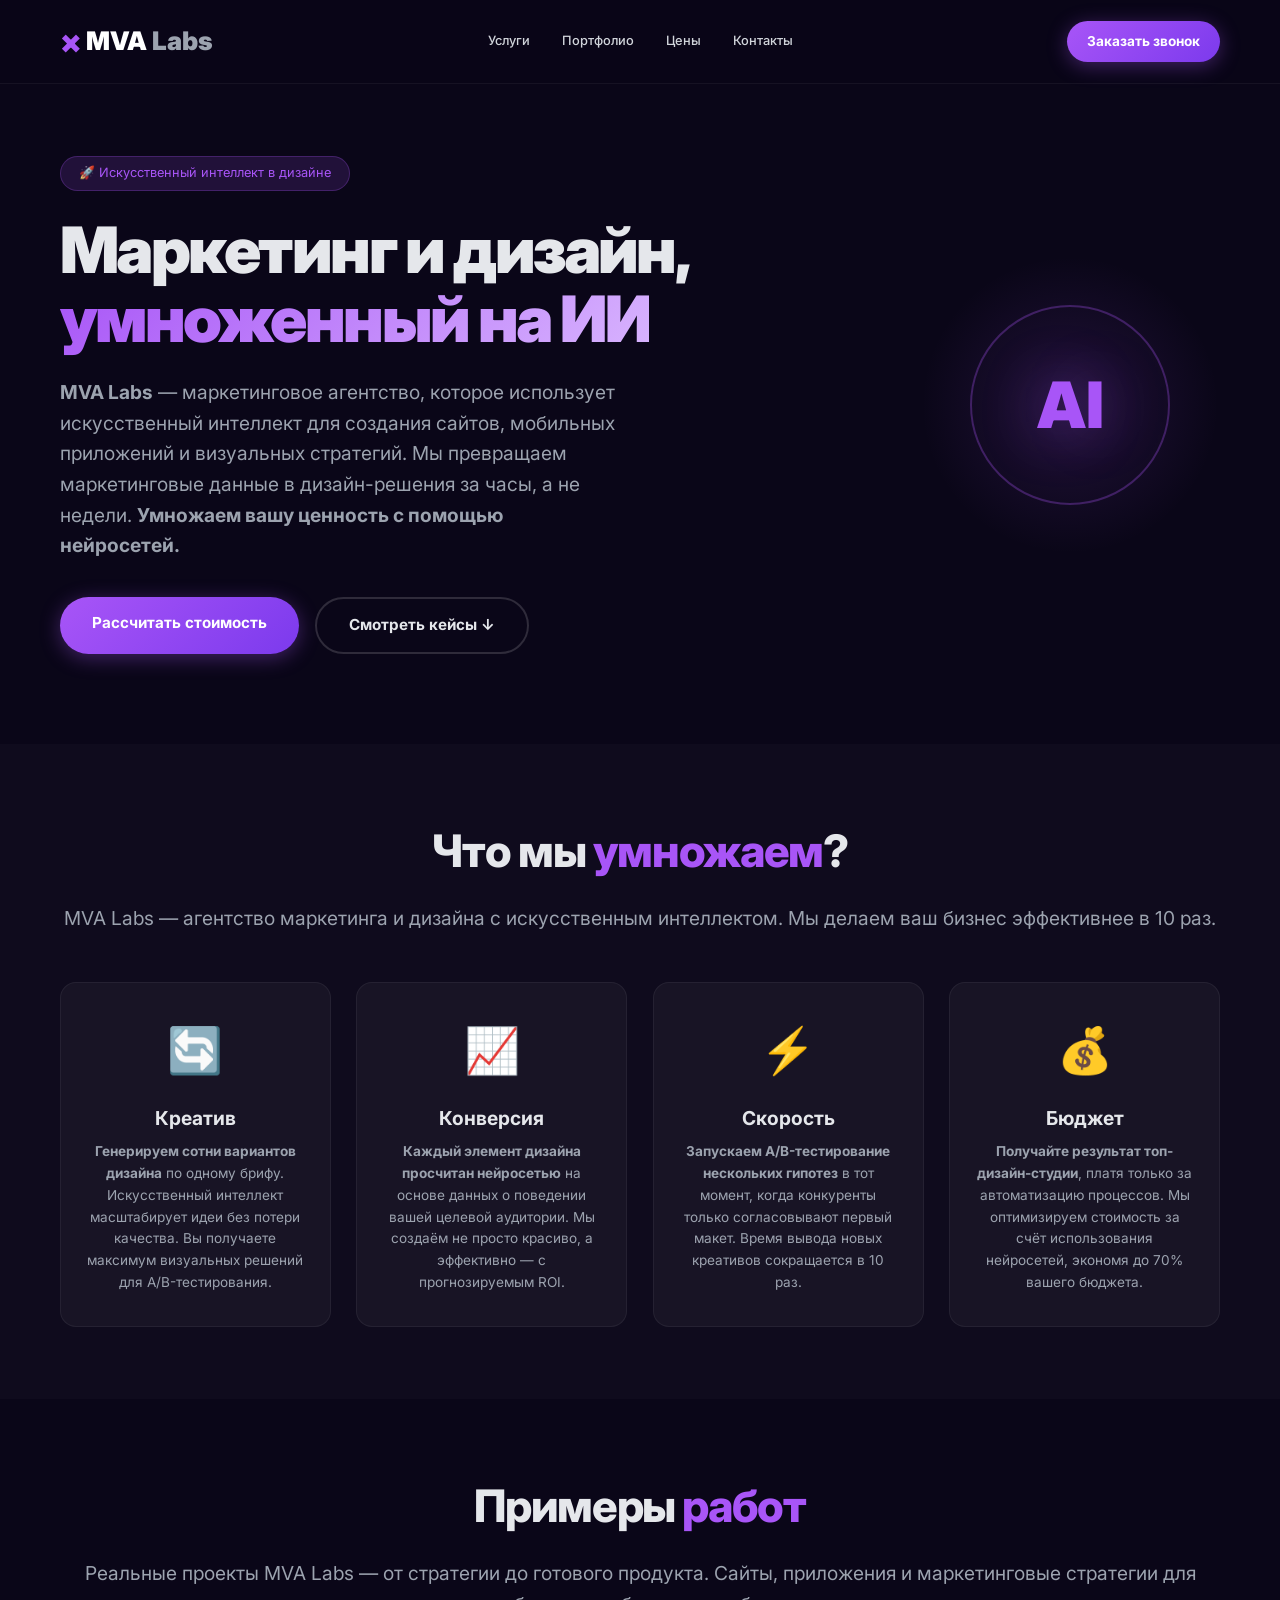
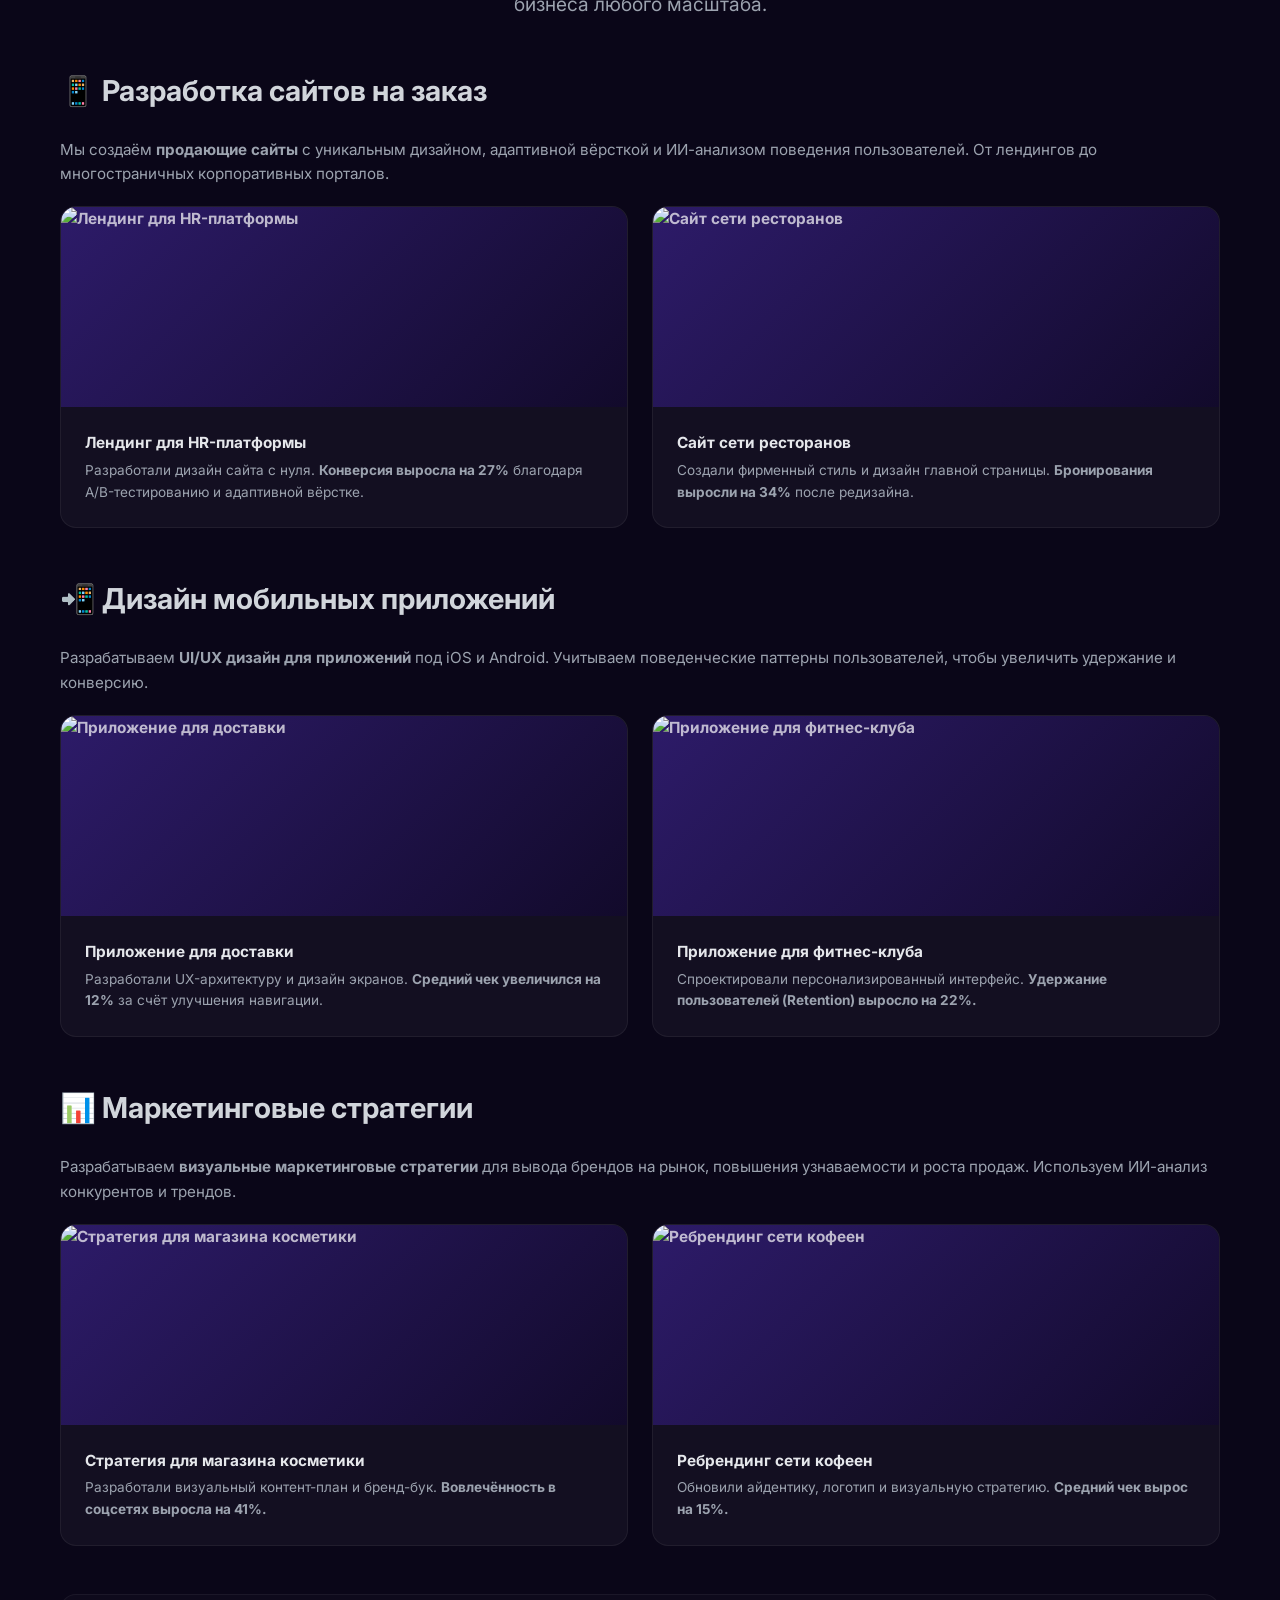
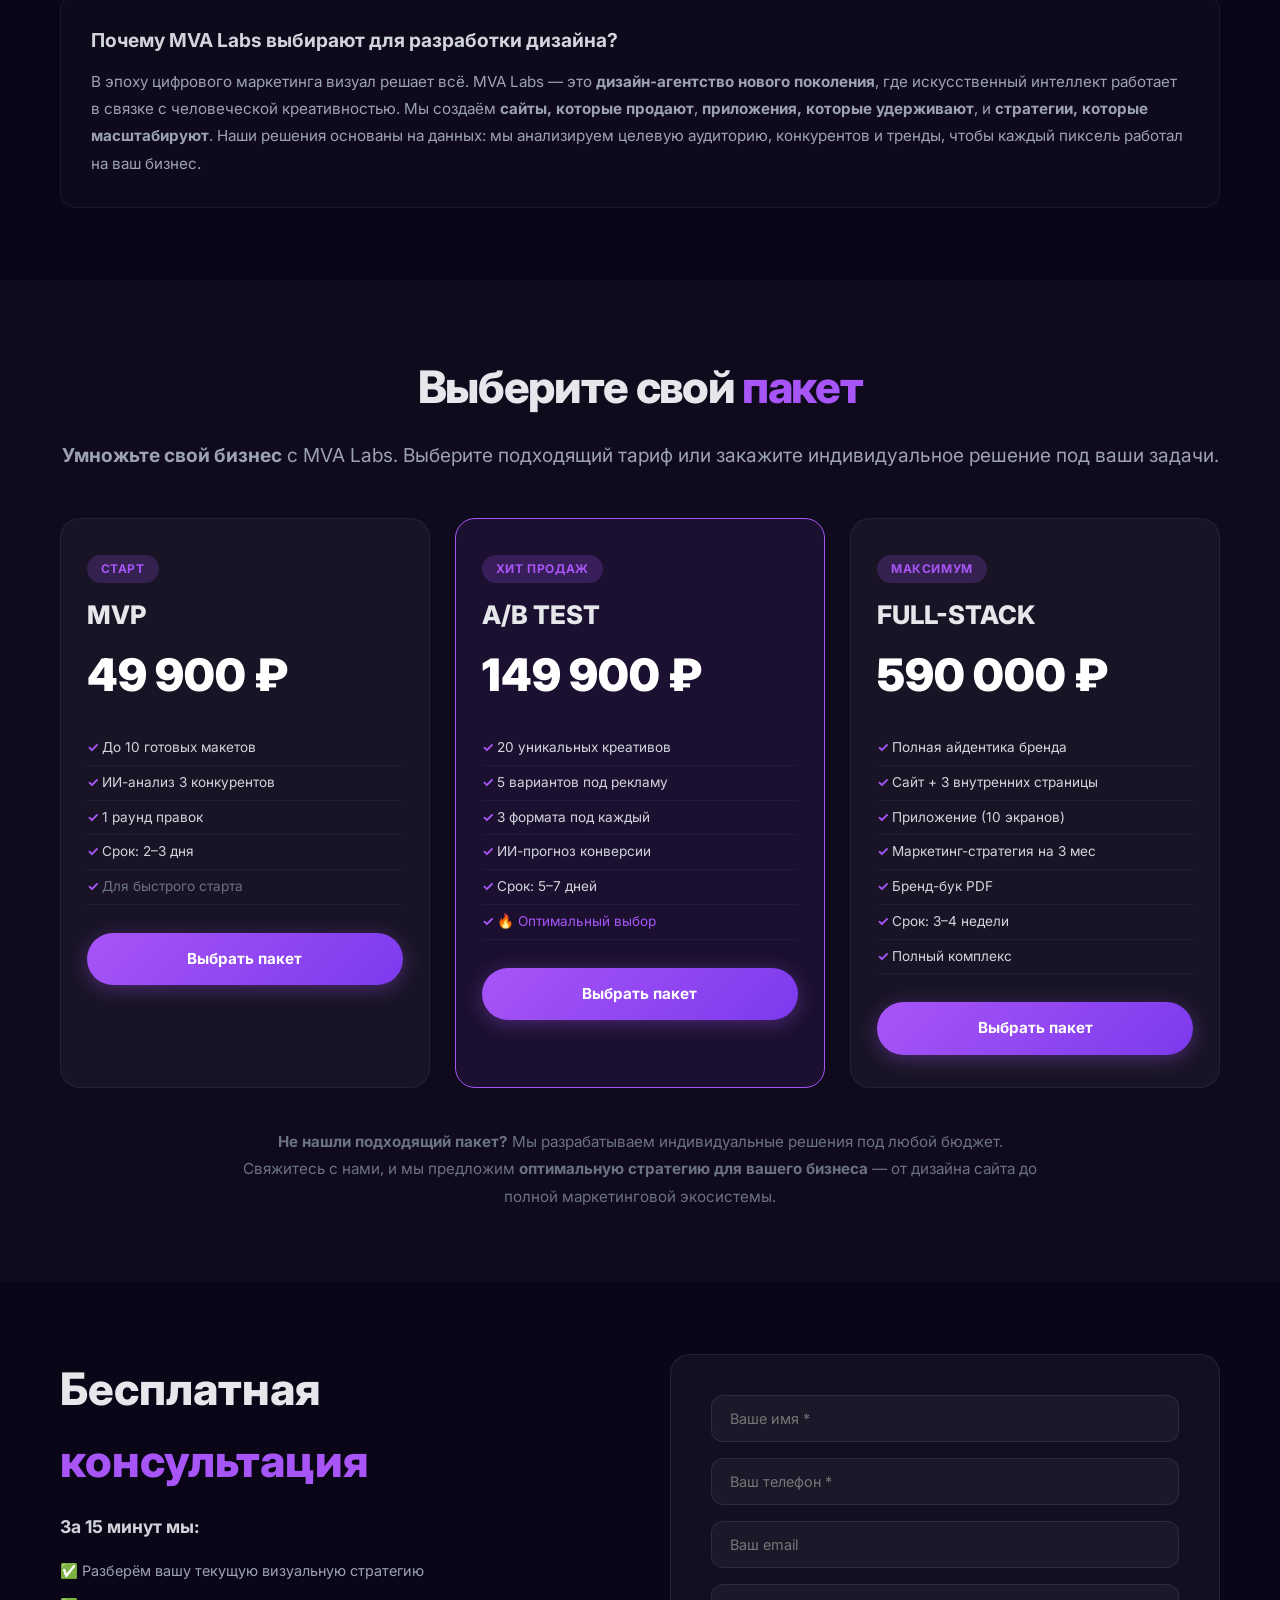
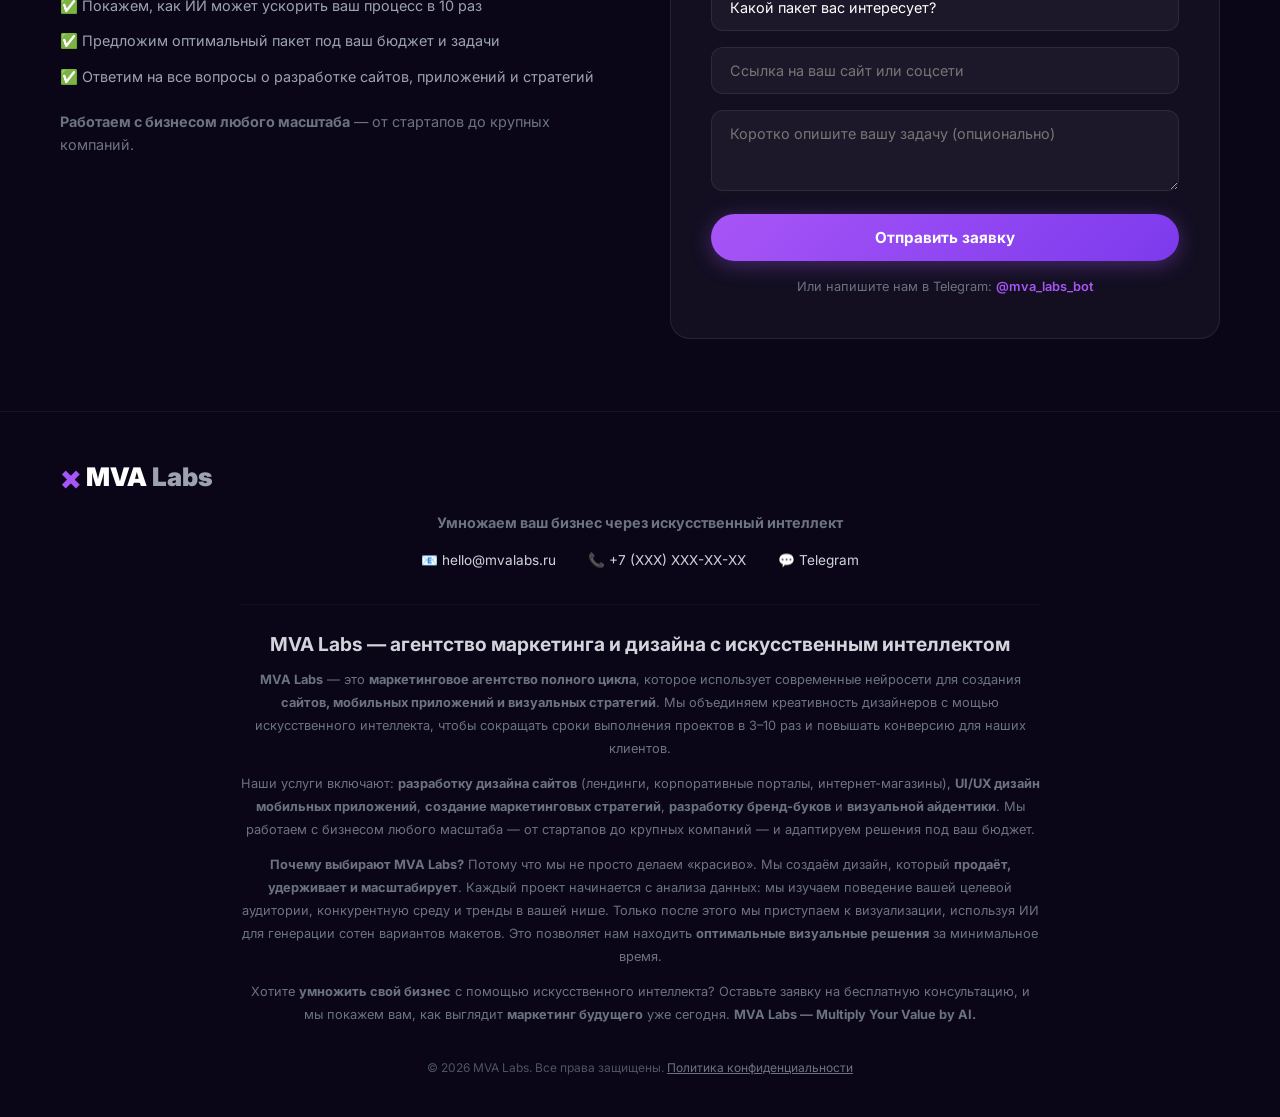
==== commit 519b00bd: "Replace portfolio placeholders with real images" ====
--- a/index.html
+++ b/index.html
@@ -203,8 +203,8 @@
                 
                 <div class="portfolio__grid">
                     <div class="portfolio__card">
-                        <div class="portfolio__image" style="background: linear-gradient(135deg, #2D1B69, #120A2B);">
-                            <span class="portfolio__placeholder">HR-платформа</span>
+                        <div class="portfolio__image">
+                            <img src="images/site-1.jpg" alt="Лендинг для HR-платформы">
                         </div>
                         <div class="portfolio__info">
                             <h4>Лендинг для HR-платформы</h4>
@@ -213,8 +213,8 @@
                     </div>
                     
                     <div class="portfolio__card">
-                        <div class="portfolio__image" style="background: linear-gradient(135deg, #1B4332, #081C15);">
-                            <span class="portfolio__placeholder">Сеть ресторанов</span>
+                        <div class="portfolio__image">
+                            <img src="images/site-2.jpg" alt="Сайт сети ресторанов">
                         </div>
                         <div class="portfolio__info">
                             <h4>Сайт сети ресторанов</h4>
@@ -234,8 +234,8 @@
                 
                 <div class="portfolio__grid">
                     <div class="portfolio__card">
-                        <div class="portfolio__image" style="background: linear-gradient(135deg, #0D1B2A, #1B263B);">
-                            <span class="portfolio__placeholder">Доставка</span>
+                        <div class="portfolio__image">
+                            <img src="images/app-1.jpg" alt="Приложение для доставки">
                         </div>
                         <div class="portfolio__info">
                             <h4>Приложение для доставки</h4>
@@ -244,8 +244,8 @@
                     </div>
                     
                     <div class="portfolio__card">
-                        <div class="portfolio__image" style="background: linear-gradient(135deg, #1A1A2E, #16213E);">
-                            <span class="portfolio__placeholder">Фитнес-клуб</span>
+                        <div class="portfolio__image">
+                            <img src="images/app-2.jpg" alt="Приложение для фитнес-клуба">
                         </div>
                         <div class="portfolio__info">
                             <h4>Приложение для фитнес-клуба</h4>
@@ -265,8 +265,8 @@
                 
                 <div class="portfolio__grid">
                     <div class="portfolio__card">
-                        <div class="portfolio__image" style="background: linear-gradient(135deg, #4A1942, #2D1B36);">
-                            <span class="portfolio__placeholder">Косметика</span>
+                        <div class="portfolio__image">
+                            <img src="images/strategy-1.jpg" alt="Стратегия для магазина косметики">
                         </div>
                         <div class="portfolio__info">
                             <h4>Стратегия для магазина косметики</h4>
@@ -275,8 +275,8 @@
                     </div>
                     
                     <div class="portfolio__card">
-                        <div class="portfolio__image" style="background: linear-gradient(135deg, #0B3D2E, #1A4D3E);">
-                            <span class="portfolio__placeholder">Ребрендинг</span>
+                        <div class="portfolio__image">
+                            <img src="images/strategy-2.jpg" alt="Ребрендинг сети кофеен">
                         </div>
                         <div class="portfolio__info">
                             <h4>Ребрендинг сети кофеен</h4>
--- a/style.css
+++ b/style.css
@@ -364,14 +364,15 @@
     font-weight: 700;
     font-size: clamp(0.9rem, 1.2vw, 1.2rem);
     color: rgba(255,255,255,0.7);
-}
-
-.portfolio__placeholder {
-    background: rgba(0,0,0,0.4);
-    padding: 10px 24px;
-    border-radius: 50px;
-    backdrop-filter: blur(4px);
-    -webkit-backdrop-filter: blur(4px);
+    background: linear-gradient(135deg, #2D1B69, #120A2B);
+    overflow: hidden;
+}
+
+.portfolio__image img {
+    width: 100%;
+    height: 100%;
+    object-fit: cover;
+    display: block;
 }
 
 .portfolio__info {
